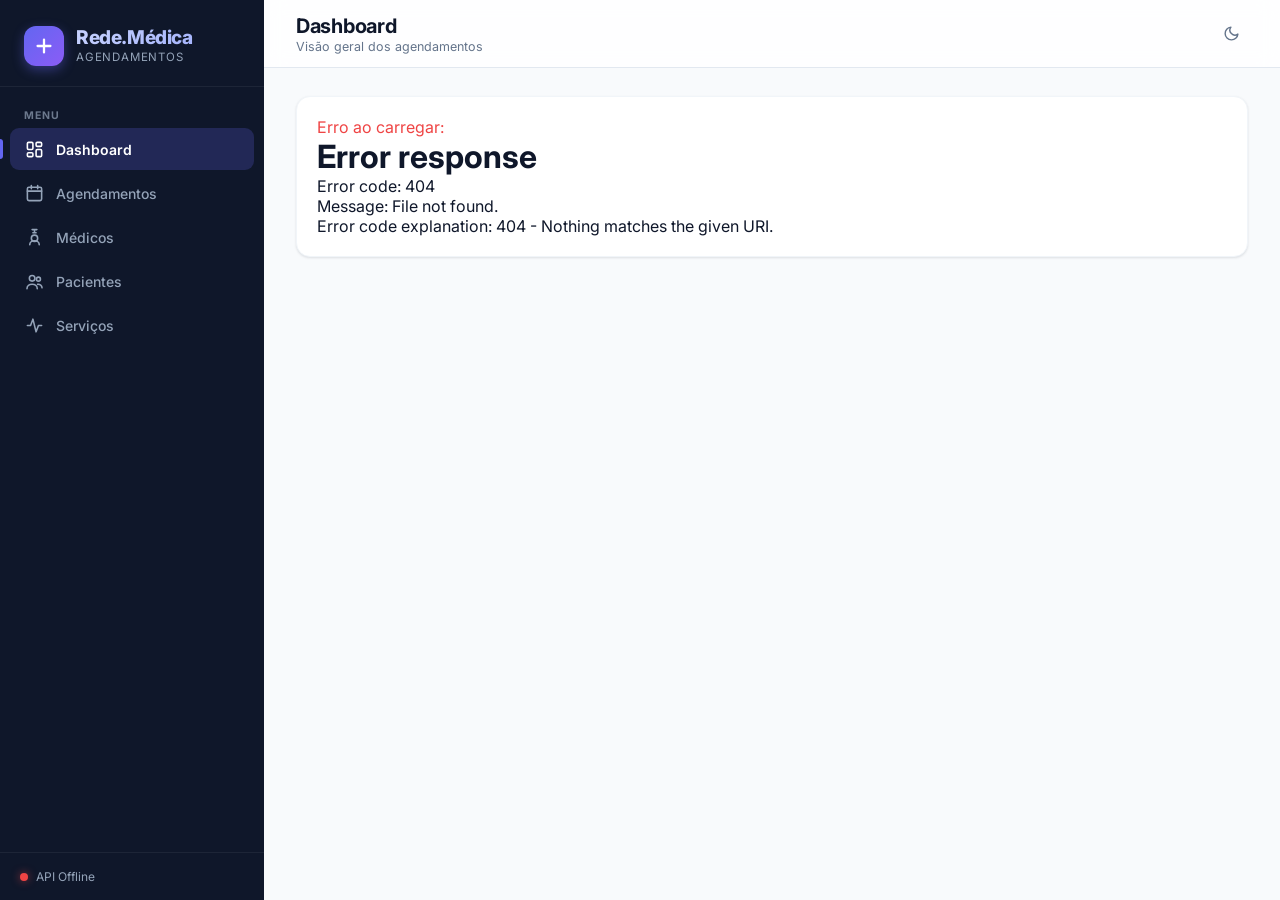
==== index.html @ d9e93405 "v0.0.4.1" ====
<!DOCTYPE html>
<html lang="pt-BR">
<head>
  <meta charset="UTF-8">
  <meta name="viewport" content="width=device-width, initial-scale=1.0">
  <meta name="theme-color" content="#0f172a">
  <title>Rede.Médica - Agendamentos</title>
  <link rel="icon" href="data:image/svg+xml,%3Csvg xmlns='http://www.w3.org/2000/svg' viewBox='0 0 32 32'%3E%3Crect width='32' height='32' rx='8' fill='%236366f1'/%3E%3Cpath d='M16 9v14M9 16h14' stroke='white' stroke-width='3.5' stroke-linecap='round'/%3E%3C/svg%3E">
  <link rel="preconnect" href="https://fonts.googleapis.com">
  <link rel="preconnect" href="https://fonts.gstatic.com" crossorigin>
  <link href="https://fonts.googleapis.com/css2?family=Inter:wght@400;500;600;700;800&display=swap" rel="stylesheet">
  <link rel="stylesheet" href="css/style.css">
</head>
<body>
  <div class="mobile-header">
    <button class="hamburger" onclick="toggleSidebar()" aria-label="Abrir menu">
      <svg viewBox="0 0 24 24" fill="none" stroke="currentColor" stroke-width="2" stroke-linecap="round"><path d="M3 6h18M3 12h18M3 18h18"/></svg>
    </button>
    <span class="mobile-title">Rede.Médica</span>
    <button class="btn btn-sm btn-primary mobile-btn-novo" onclick="abrirModal()" aria-label="Novo registro">
      <svg viewBox="0 0 24 24" fill="none" stroke="currentColor" stroke-width="2.5" stroke-linecap="round"><path d="M12 5v14M5 12h14"/></svg>
    </button>
  </div>

  <div class="sidebar-backdrop" onclick="toggleSidebar()"></div>

  <nav class="sidebar" id="sidebar">
    <div class="sidebar-header">
      <div class="brand-mark">
        <svg viewBox="0 0 24 24" fill="none" stroke="currentColor" stroke-width="2.5" stroke-linecap="round"><path d="M12 5v14M5 12h14"/></svg>
      </div>
      <div class="brand-text">
        <h1>Rede.Médica</h1>
        <span class="subtitle">Agendamentos</span>
      </div>
    </div>
    <ul class="nav-list">
      <li class="nav-section-label">Menu</li>
      <li><a href="#" class="nav-item active" data-page="dashboard"><span class="icon"><svg viewBox="0 0 24 24" fill="none" stroke="currentColor" stroke-width="2" stroke-linecap="round" stroke-linejoin="round"><rect x="3" y="3" width="7" height="9" rx="1.5"/><rect x="14" y="3" width="7" height="5" rx="1.5"/><rect x="14" y="12" width="7" height="9" rx="1.5"/><rect x="3" y="16" width="7" height="5" rx="1.5"/></svg></span> <span>Dashboard</span></a></li>
      <li><a href="#" class="nav-item" data-page="agendamentos"><span class="icon"><svg viewBox="0 0 24 24" fill="none" stroke="currentColor" stroke-width="2" stroke-linecap="round" stroke-linejoin="round"><rect x="3" y="4" width="18" height="17" rx="2"/><path d="M8 2v4M16 2v4M3 9h18"/></svg></span> <span>Agendamentos</span></a></li>
      <li><a href="#" class="nav-item" data-page="medicos"><span class="icon"><svg viewBox="0 0 24 24" fill="none" stroke="currentColor" stroke-width="2" stroke-linecap="round" stroke-linejoin="round"><path d="M9 2h6M10 6h4M12 2v4"/><circle cx="12" cy="13" r="4"/><path d="M6 21c0-3 2.7-5 6-5s6 2 6 5"/></svg></span> <span>Médicos</span></a></li>
      <li><a href="#" class="nav-item" data-page="pacientes"><span class="icon"><svg viewBox="0 0 24 24" fill="none" stroke="currentColor" stroke-width="2" stroke-linecap="round" stroke-linejoin="round"><circle cx="9" cy="8" r="3.5"/><path d="M2.5 21c0-3.3 2.9-5.5 6.5-5.5s6.5 2.2 6.5 5.5"/><circle cx="17" cy="9" r="2.5"/><path d="M16 15.6c2.9-.3 5.5 1.6 5.5 4.4"/></svg></span> <span>Pacientes</span></a></li>
      <li><a href="#" class="nav-item" data-page="servicos"><span class="icon"><svg viewBox="0 0 24 24" fill="none" stroke="currentColor" stroke-width="2" stroke-linecap="round" stroke-linejoin="round"><path d="M3 12h4l3-8 4 16 3-8h4"/></svg></span> <span>Serviços</span></a></li>
    </ul>
    <div class="sidebar-footer">
      <div class="api-status" id="apiStatus">
        <span class="status-dot"></span>
        <span class="status-text">Conectando...</span>
      </div>
    </div>
  </nav>

  <main class="content">
    <header class="content-header">
      <div class="header-left">
        <h2 id="pageTitle">Dashboard</h2>
        <p class="subtitle" id="pageSubtitle">Visão geral dos agendamentos</p>
      </div>
      <div class="header-right">
        <button class="btn-icon theme-toggle" id="themeToggle" onclick="toggleTheme()" aria-label="Alternar tema"></button>
        <button class="btn btn-primary" id="btnNovo" onclick="abrirModal()">
          <svg viewBox="0 0 24 24" fill="none" stroke="currentColor" stroke-width="2.5" stroke-linecap="round"><path d="M12 5v14M5 12h14"/></svg>
          Novo
        </button>
      </div>
    </header>

    <div class="page-content" id="pageContent">
    </div>
  </main>

  <div class="modal-overlay" id="modalOverlay" onclick="fecharModal()">
    <div class="modal" onclick="event.stopPropagation()">
      <div class="modal-header">
        <h3 id="modalTitle">Novo Registro</h3>
        <button class="modal-close" onclick="fecharModal()" aria-label="Fechar">
          <svg viewBox="0 0 24 24" fill="none" stroke="currentColor" stroke-width="2" stroke-linecap="round"><path d="M18 6 6 18M6 6l12 12"/></svg>
        </button>
      </div>
      <div class="modal-body" id="modalBody">
      </div>
      <div class="modal-footer">
        <button class="btn btn-secondary" onclick="fecharModal()">Cancelar</button>
        <button class="btn btn-primary" id="btnSalvar" onclick="salvarRegistro()">Salvar</button>
      </div>
    </div>
  </div>

  <div class="toast" id="toast"></div>

  <script src="js/api.js"></script>
  <script src="js/app.js"></script>
</body>
</html>
---- css/style.css ----
*,
*::before,
*::after { box-sizing: border-box; margin: 0; padding: 0; }

:root {
  --primary: #6366f1;
  --primary-hover: #4f46e5;
  --primary-light: #eef2ff;
  --primary-bg: rgba(99, 102, 241, 0.08);

  --success: #10b981;
  --success-bg: #ecfdf5;
  --warning: #f59e0b;
  --warning-bg: #fffbeb;
  --danger: #ef4444;
  --danger-bg: #fef2f2;
  --info: #0284c7;
  --info-bg: #e0f2fe;

  --bg: #f8fafc;
  --surface: #ffffff;
  --surface-hover: #f1f5f9;
  --border: #e2e8f0;
  --border-light: #f1f5f9;

  --text: #0f172a;
  --text-secondary: #64748b;
  --text-tertiary: #94a3b8;

  --sidebar-bg: #0f172a;
  --sidebar-text: #94a3b8;
  --sidebar-hover: rgba(255, 255, 255, 0.06);
  --sidebar-active: rgba(99, 102, 241, 0.22);
  --sidebar-border: rgba(255, 255, 255, 0.06);

  --header-bg: rgba(255, 255, 255, 0.82);

  --shadow-sm: 0 1px 2px rgba(15, 23, 42, 0.06);
  --shadow: 0 1px 3px rgba(15, 23, 42, 0.08), 0 1px 2px rgba(15, 23, 42, 0.04);
  --shadow-md: 0 6px 14px -4px rgba(15, 23, 42, 0.14), 0 2px 6px -2px rgba(15, 23, 42, 0.08);
  --shadow-lg: 0 20px 40px -12px rgba(15, 23, 42, 0.25);

  --radius: 14px;
  --radius-sm: 9px;
  --radius-lg: 18px;
  --radius-full: 999px;

  --header-h: 68px;
  --sidebar-w: 264px;
  --mobile-header-h: 56px;
}

:root[data-theme='dark'] {
  --primary-light: rgba(99, 102, 241, 0.18);
  --primary-bg: rgba(99, 102, 241, 0.12);

  --success-bg: rgba(16, 185, 129, 0.14);
  --warning-bg: rgba(245, 158, 11, 0.14);
  --danger-bg: rgba(239, 68, 68, 0.14);
  --info-bg: rgba(2, 132, 199, 0.16);

  --bg: #0b1220;
  --surface: #111a2c;
  --surface-hover: #1a2940;
  --border: #24344f;
  --border-light: #1b2942;

  --text: #e6edf7;
  --text-secondary: #94a3b8;
  --text-tertiary: #64748b;

  --sidebar-bg: #080d18;
  --sidebar-text: #8aa0be;
  --sidebar-hover: rgba(255, 255, 255, 0.06);
  --sidebar-active: rgba(99, 102, 241, 0.28);
  --sidebar-border: rgba(255, 255, 255, 0.07);

  --header-bg: rgba(17, 26, 44, 0.82);

  --shadow-sm: 0 1px 2px rgba(0, 0, 0, 0.4);
  --shadow: 0 1px 3px rgba(0, 0, 0, 0.5);
  --shadow-md: 0 6px 14px -4px rgba(0, 0, 0, 0.6);
  --shadow-lg: 0 20px 40px -12px rgba(0, 0, 0, 0.7);
}

html,
body {
  height: 100%;
  font-family: 'Inter', -apple-system, BlinkMacSystemFont, 'Segoe UI', Roboto, sans-serif;
  background: var(--bg);
  color: var(--text);
  -webkit-font-smoothing: antialiased;
  -moz-osx-font-smoothing: grayscale;
}

::selection { background: var(--primary); color: #fff; }

/* ============ SCROLLBAR ============ */
::-webkit-scrollbar { width: 10px; height: 10px; }
::-webkit-scrollbar-track { background: transparent; }
::-webkit-scrollbar-thumb { background: var(--border); border-radius: 999px; border: 2px solid var(--bg); }
::-webkit-scrollbar-thumb:hover { background: var(--text-tertiary); }

/* ============ MOBILE HEADER ============ */
.mobile-header {
  display: none;
  position: fixed;
  top: 0; left: 0; right: 0;
  height: var(--mobile-header-h);
  background: var(--sidebar-bg);
  color: #fff;
  align-items: center;
  justify-content: space-between;
  padding: 0 12px;
  z-index: 110;
}

.hamburger {
  background: none;
  border: none;
  cursor: pointer;
  padding: 10px;
  display: flex;
  flex-direction: column;
  gap: 4px;
  color: #fff;
}

.hamburger svg { width: 22px; height: 22px; }

.mobile-title {
  font-size: 16px;
  font-weight: 700;
  letter-spacing: -.3px;
}

.mobile-btn-novo {
  width: 38px;
  height: 38px;
  padding: 0;
  display: flex;
  align-items: center;
  justify-content: center;
  border-radius: var(--radius-sm);
}

.mobile-btn-novo svg { width: 20px; height: 20px; }

/* ============ SIDEBAR ============ */
.sidebar-backdrop { display: none; }

.sidebar {
  position: fixed;
  left: 0; top: 0; bottom: 0;
  width: var(--sidebar-w);
  background: var(--sidebar-bg);
  color: #fff;
  display: flex;
  flex-direction: column;
  z-index: 100;
}

.sidebar-header {
  padding: 26px 24px 20px;
  border-bottom: 1px solid var(--sidebar-border);
  display: flex;
  align-items: center;
  gap: 12px;
}

.brand-mark {
  width: 40px;
  height: 40px;
  border-radius: 12px;
  background: linear-gradient(135deg, #6366f1, #8b5cf6);
  display: flex;
  align-items: center;
  justify-content: center;
  flex-shrink: 0;
  box-shadow: 0 4px 12px rgba(99, 102, 241, .4);
}

.brand-mark svg { width: 22px; height: 22px; color: #fff; }

.sidebar-header .brand-text { min-width: 0; }

.sidebar-header h1 {
  font-size: 19px;
  font-weight: 800;
  letter-spacing: -.4px;
  line-height: 1.1;
  background: linear-gradient(135deg, #c7d2fe, #a5b4fc);
  -webkit-background-clip: text;
  -webkit-text-fill-color: transparent;
  background-clip: text;
}

.sidebar-header .subtitle {
  font-size: 11.5px;
  color: var(--sidebar-text);
  margin-top: 2px;
  display: block;
  text-transform: uppercase;
  letter-spacing: .8px;
}

.nav-list {
  list-style: none;
  padding: 14px 10px;
  flex: 1;
}

.nav-section-label {
  padding: 8px 14px 6px;
  font-size: 10.5px;
  font-weight: 700;
  text-transform: uppercase;
  letter-spacing: 1px;
  color: var(--sidebar-text);
  opacity: .7;
}

.nav-item {
  display: flex;
  align-items: center;
  gap: 12px;
  padding: 11px 14px;
  margin-bottom: 2px;
  color: var(--sidebar-text);
  text-decoration: none;
  font-size: 14px;
  font-weight: 500;
  border-radius: var(--radius-sm);
  transition: all .15s;
  position: relative;
}

.nav-item:hover {
  background: var(--sidebar-hover);
  color: #fff;
}

.nav-item.active {
  background: var(--sidebar-active);
  color: #fff;
  font-weight: 600;
}

.nav-item.active::before {
  content: '';
  position: absolute;
  left: -10px;
  top: 50%;
  transform: translateY(-50%);
  height: 20px;
  width: 3px;
  border-radius: 0 3px 3px 0;
  background: var(--primary);
}

.nav-item .icon {
  width: 20px;
  height: 20px;
  display: flex;
  align-items: center;
  justify-content: center;
  flex-shrink: 0;
}

.nav-item .icon svg { width: 19px; height: 19px; }

.sidebar-footer {
  padding: 16px 20px;
  border-top: 1px solid var(--sidebar-border);
}

.api-status {
  display: flex;
  align-items: center;
  gap: 8px;
  font-size: 12px;
  color: var(--sidebar-text);
}

.status-dot {
  width: 8px;
  height: 8px;
  border-radius: 50%;
  background: var(--text-tertiary);
  flex-shrink: 0;
  transition: background .3s;
}

.status-dot.online { background: var(--success); box-shadow: 0 0 8px rgba(16, 185, 129, .6); animation: pulse 2s infinite; }
.status-dot.offline { background: var(--danger); box-shadow: 0 0 8px rgba(239, 68, 68, .6); }

@keyframes pulse {
  0%, 100% { box-shadow: 0 0 0 0 rgba(16, 185, 129, .5); }
  50% { box-shadow: 0 0 0 5px rgba(16, 185, 129, 0); }
}

/* ============ CONTENT ============ */
.content {
  margin-left: var(--sidebar-w);
  min-height: 100vh;
}

.content-header {
  display: flex;
  align-items: center;
  justify-content: space-between;
  gap: 16px;
  padding: 16px 32px;
  background: var(--header-bg);
  backdrop-filter: blur(10px);
  -webkit-backdrop-filter: blur(10px);
  border-bottom: 1px solid var(--border);
  position: sticky;
  top: 0;
  z-index: 50;
  height: var(--header-h);
}

.header-left h2 {
  font-size: 20px;
  font-weight: 700;
  letter-spacing: -.3px;
}

.header-left .subtitle {
  font-size: 12.5px;
  color: var(--text-secondary);
  margin-top: 1px;
}

.header-right {
  display: flex;
  align-items: center;
  gap: 10px;
}

.theme-toggle svg { width: 18px; height: 18px; }

.page-content {
  padding: 28px 32px 48px;
}

.page-content > * { animation: fadeUp .28s ease both; }

@keyframes fadeUp {
  from { opacity: 0; transform: translateY(6px); }
  to { opacity: 1; transform: translateY(0); }
}

/* ============ BUTTONS ============ */
.btn {
  display: inline-flex;
  align-items: center;
  justify-content: center;
  gap: 7px;
  padding: 9px 18px;
  border: none;
  border-radius: var(--radius-sm);
  font-size: 14px;
  font-weight: 600;
  font-family: inherit;
  cursor: pointer;
  transition: all .15s;
  text-decoration: none;
  line-height: 1;
  white-space: nowrap;
}

.btn svg { width: 16px; height: 16px; }

.btn-primary {
  background: var(--primary);
  color: #fff;
  box-shadow: 0 2px 6px rgba(99, 102, 241, .3);
}

.btn-primary:hover {
  background: var(--primary-hover);
  box-shadow: var(--shadow-md);
  transform: translateY(-1px);
}

.btn-secondary {
  background: var(--surface);
  color: var(--text);
  border: 1px solid var(--border);
}

.btn-secondary:hover {
  background: var(--surface-hover);
}

.btn-danger {
  background: var(--danger);
  color: #fff;
}

.btn-danger:hover { background: #dc2626; }

.btn-sm {
  padding: 7px 12px;
  font-size: 12.5px;
  border-radius: 8px;
}

.btn-icon {
  padding: 8px;
  background: none;
  border: none;
  cursor: pointer;
  border-radius: var(--radius-sm);
  color: var(--text-secondary);
  transition: all .15s;
  display: inline-flex;
  align-items: center;
  justify-content: center;
}

.btn-icon svg { width: 17px; height: 17px; }

.btn-icon:hover {
  background: var(--surface-hover);
  color: var(--text);
}

.btn-icon.danger:hover {
  background: var(--danger-bg);
  color: var(--danger);
}

button:focus-visible,
a:focus-visible,
input:focus-visible,
select:focus-visible,
textarea:focus-visible {
  outline: 2px solid var(--primary);
  outline-offset: 2px;
}

/* ============ CARDS ============ */
.card {
  background: var(--surface);
  border-radius: var(--radius);
  box-shadow: var(--shadow);
  margin-bottom: 20px;
  overflow: hidden;
  border: 1px solid var(--border-light);
}

.card-header {
  padding: 16px 20px;
  border-bottom: 1px solid var(--border-light);
  font-weight: 600;
  font-size: 15px;
  color: var(--text);
}

.card-body { padding: 20px; }

/* ============ STATS GRID ============ */
.stats-grid {
  display: grid;
  grid-template-columns: repeat(auto-fit, minmax(210px, 1fr));
  gap: 18px;
  margin-bottom: 28px;
}

.stat-card {
  background: var(--surface);
  border-radius: var(--radius);
  box-shadow: var(--shadow);
  padding: 20px;
  display: flex;
  flex-direction: column;
  gap: 4px;
  border: 1px solid var(--border-light);
  transition: all .18s;
  position: relative;
  overflow: hidden;
}

.stat-card:hover {
  box-shadow: var(--shadow-md);
  transform: translateY(-2px);
}

.stat-icon {
  width: 40px;
  height: 40px;
  border-radius: 11px;
  display: flex;
  align-items: center;
  justify-content: center;
  margin-bottom: 14px;
}

.stat-icon svg { width: 20px; height: 20px; }

.stat-card .stat-value {
  font-size: 28px;
  font-weight: 800;
  color: var(--text);
  letter-spacing: -1px;
  line-height: 1;
}

.stat-card .stat-label {
  font-size: 13px;
  font-weight: 500;
  color: var(--text-secondary);
}

.stat-card .stat-trend {
  font-size: 12px;
  color: var(--text-tertiary);
  margin-top: 2px;
}

.t-indigo { background: var(--primary-light); color: var(--primary); }
.t-amber { background: var(--warning-bg); color: #d97706; }
.t-green { background: var(--success-bg); color: var(--success); }
.t-sky { background: var(--info-bg); color: var(--info); }
.t-violet { background: rgba(139, 92, 246, .14); color: #8b5cf6; }
.t-emerald { background: rgba(13, 148, 136, .14); color: #0d9488; }

[data-theme='dark'] .t-indigo { background: rgba(99, 102, 241, .22); }
[data-theme='dark'] .t-amber { background: rgba(245, 158, 11, .18); color: #fbbf24; }
[data-theme='dark'] .t-green { background: rgba(16, 185, 129, .18); }
[data-theme='dark'] .t-sky { background: rgba(2, 132, 199, .22); color: #38bdf8; }
[data-theme='dark'] .t-violet { background: rgba(139, 92, 246, .22); }
[data-theme='dark'] .t-emerald { background: rgba(13, 148, 136, .22); }

/* ============ TABLE ============ */
.table-wrapper {
  overflow-x: auto;
  -webkit-overflow-scrolling: touch;
}

table {
  width: 100%;
  border-collapse: separate;
  border-spacing: 0;
  min-width: 640px;
}

thead th {
  text-align: left;
  padding: 12px 16px;
  font-size: 11px;
  font-weight: 700;
  color: var(--text-secondary);
  text-transform: uppercase;
  letter-spacing: .6px;
  border-bottom: 1px solid var(--border);
  background: var(--surface);
  position: sticky;
  top: 0;
  white-space: nowrap;
}

tbody td {
  padding: 13px 16px;
  font-size: 13.5px;
  border-bottom: 1px solid var(--border-light);
  color: var(--text);
  vertical-align: middle;
}

tbody tr {
  transition: background .12s;
}

tbody tr:hover {
  background: var(--primary-bg);
}

tbody tr:last-child td { border-bottom: none; }

/* ============ BADGE ============ */
.badge {
  display: inline-flex;
  align-items: center;
  gap: 5px;
  padding: 4px 11px;
  border-radius: var(--radius-full);
  font-size: 11.5px;
  font-weight: 600;
  letter-spacing: .2px;
  text-transform: uppercase;
}

.badge-pendente { background: var(--warning-bg); color: #d97706; }
.badge-confirmado { background: var(--primary-light); color: var(--primary); }
.badge-cancelado { background: var(--danger-bg); color: var(--danger); }
.badge-realizado { background: var(--success-bg); color: var(--success); }

[data-theme='dark'] .badge-pendente { color: #fbbf24; }
[data-theme='dark'] .badge-cancelado { color: #f87171; }

/* ============ ACTIONS ============ */
.actions-cell {
  display: flex;
  gap: 4px;
  white-space: nowrap;
}

/* ============ FORM ============ */
.form-group {
  margin-bottom: 18px;
}

.form-group label {
  display: block;
  font-size: 13px;
  font-weight: 600;
  color: var(--text);
  margin-bottom: 6px;
}

.form-group label .req { color: var(--danger); }

.form-group input,
.form-group select,
.form-group textarea {
  width: 100%;
  padding: 10px 13px;
  border: 1.5px solid var(--border);
  border-radius: var(--radius-sm);
  font-size: 14px;
  transition: all .15s;
  background: var(--surface);
  color: var(--text);
  font-family: inherit;
}

.form-group input::placeholder,
.form-group textarea::placeholder { color: var(--text-tertiary); }

.form-group input:focus,
.form-group select:focus,
.form-group textarea:focus {
  outline: none;
  border-color: var(--primary);
  box-shadow: 0 0 0 3px var(--primary-light);
}

.form-group textarea {
  min-height: 82px;
  resize: vertical;
}

.form-row {
  display: grid;
  grid-template-columns: 1fr 1fr;
  gap: 16px;
}

/* ============ SEARCH ============ */
.search-bar {
  margin-bottom: 18px;
  position: relative;
  max-width: 380px;
}

.search-bar input {
  width: 100%;
  padding: 10px 14px 10px 40px;
  border: 1.5px solid var(--border);
  border-radius: var(--radius-sm);
  font-size: 14px;
  background: var(--surface);
  color: var(--text);
  font-family: inherit;
  transition: all .15s;
}

.search-bar input:focus {
  outline: none;
  border-color: var(--primary);
  box-shadow: 0 0 0 3px var(--primary-light);
}

.search-icon {
  position: absolute;
  left: 13px;
  top: 50%;
  transform: translateY(-50%);
  color: var(--text-tertiary);
  pointer-events: none;
  display: flex;
}

.search-icon svg { width: 16px; height: 16px; }

/* ============ MODAL ============ */
.modal-overlay {
  position: fixed;
  inset: 0;
  background: rgba(2, 6, 23, .6);
  display: none;
  align-items: center;
  justify-content: center;
  z-index: 200;
  backdrop-filter: blur(4px);
  -webkit-backdrop-filter: blur(4px);
  padding: 16px;
}

.modal-overlay.open { display: flex; }

.modal {
  background: var(--surface);
  border-radius: var(--radius-lg);
  width: 100%;
  max-width: 560px;
  max-height: 90vh;
  overflow-y: auto;
  box-shadow: var(--shadow-lg);
  animation: fadeUp .2s ease both;
}

.modal-header {
  display: flex;
  align-items: center;
  justify-content: space-between;
  padding: 24px 28px 0;
}

.modal-header h3 {
  font-size: 18px;
  font-weight: 700;
}

.modal-close {
  background: none;
  border: none;
  cursor: pointer;
  padding: 6px;
  border-radius: var(--radius-sm);
  color: var(--text-tertiary);
  transition: all .15s;
  display: inline-flex;
}

.modal-close svg { width: 20px; height: 20px; }

.modal-close:hover {
  background: var(--surface-hover);
  color: var(--text);
}

.modal-body { padding: 22px 28px; }

.modal-footer {
  display: flex;
  justify-content: flex-end;
  gap: 8px;
  padding: 16px 28px;
  border-top: 1px solid var(--border-light);
}

/* ============ EMPTY STATE ============ */
.empty-state {
  text-align: center;
  padding: 56px 20px;
  color: var(--text-tertiary);
  display: flex;
  flex-direction: column;
  align-items: center;
  gap: 6px;
}

.empty-state .empty-icon {
  width: 64px;
  height: 64px;
  border-radius: 20px;
  background: var(--primary-bg);
  color: var(--primary);
  display: flex;
  align-items: center;
  justify-content: center;
  margin-bottom: 10px;
}

.empty-state .empty-icon svg { width: 30px; height: 30px; }

.empty-state p { font-size: 15px; font-weight: 500; }
.empty-state span { font-size: 13px; }

/* ============ TOAST ============ */
.toast {
  position: fixed;
  bottom: 24px;
  right: 24px;
  padding: 13px 20px;
  background: var(--text);
  color: var(--bg);
  border-radius: var(--radius-sm);
  font-size: 14px;
  font-weight: 500;
  box-shadow: var(--shadow-lg);
  z-index: 300;
  transform: translateY(140px);
  opacity: 0;
  transition: transform .35s cubic-bezier(.22, 1, .36, 1), opacity .3s;
}

.toast.show {
  transform: translateY(0);
  opacity: 1;
}

.toast.success { background: var(--success); color: #fff; }
.toast.error { background: var(--danger); color: #fff; }

/* ============ SKELETON ============ */
.skeleton-wrap { display: grid; gap: 18px; }

.skeleton {
  position: relative;
  overflow: hidden;
  background: var(--surface-hover);
  border-radius: var(--radius);
}

.skeleton::after {
  content: '';
  position: absolute;
  inset: 0;
  transform: translateX(-100%);
  background: linear-gradient(90deg, transparent, rgba(255, 255, 255, .35), transparent);
  animation: shimmer 1.4s infinite;
}

[data-theme='dark'] .skeleton::after {
  background: linear-gradient(90deg, transparent, rgba(255, 255, 255, .06), transparent);
}

.skeleton-card { height: 130px; }
.skeleton-rows { height: 240px; }

@keyframes shimmer {
  100% { transform: translateX(100%); }
}

/* ============ RESPONSIVE ============ */
@media (max-width: 1023px) {
  .stats-grid { grid-template-columns: repeat(auto-fit, minmax(170px, 1fr)); }
}

@media (max-width: 767px) {
  .mobile-header { display: flex; }

  .sidebar-backdrop {
    display: block;
    position: fixed;
    inset: 0;
    background: rgba(2, 6, 23, .55);
    z-index: 99;
    opacity: 0;
    visibility: hidden;
    transition: all .3s;
  }

  .sidebar-backdrop.open {
    opacity: 1;
    visibility: visible;
  }

  .sidebar {
    left: -288px;
    width: 288px;
    top: 0;
    bottom: 0;
    padding-top: var(--mobile-header-h);
    transition: left .3s cubic-bezier(.22, 1, .36, 1);
    z-index: 105;
    box-shadow: var(--shadow-lg);
  }

  .sidebar.open { left: 0; }

  .sidebar-header { padding: 18px 20px 16px; }
  .sidebar-header h1 { font-size: 18px; }
  .nav-list { padding: 10px; }

  .content {
    margin-left: 0;
    padding-top: var(--mobile-header-h);
  }

  .content-header {
    padding: 12px 16px;
    height: auto;
    min-height: 56px;
  }

  .content-header h2 { font-size: 17px; }
  .content-header .subtitle { font-size: 12px; }

  .page-content { padding: 16px; }

  .stats-grid { grid-template-columns: 1fr 1fr; gap: 12px; }
  .stat-card { padding: 16px; }
  .stat-card .stat-value { font-size: 22px; }
  .stat-icon { width: 34px; height: 34px; margin-bottom: 10px; }
  .stat-icon svg { width: 17px; height: 17px; }

  .form-row { grid-template-columns: 1fr; }

  .modal {
    margin: 0;
    max-width: 100%;
    max-height: 88vh;
    border-radius: var(--radius);
  }

  .modal-header { padding: 20px 20px 0; }
  .modal-body { padding: 16px 20px; }
  .modal-footer { padding: 14px 20px; }

  .search-bar { max-width: 100%; }

  .toast {
    left: 16px;
    right: 16px;
    bottom: 16px;
    text-align: center;
  }

  .theme-toggle { display: none; }
}

@media (max-width: 480px) {
  .stats-grid { grid-template-columns: 1fr 1fr; gap: 10px; }
  .stat-card { padding: 14px; }
  .stat-card .stat-value { font-size: 20px; }
  .page-content { padding: 12px; }
}
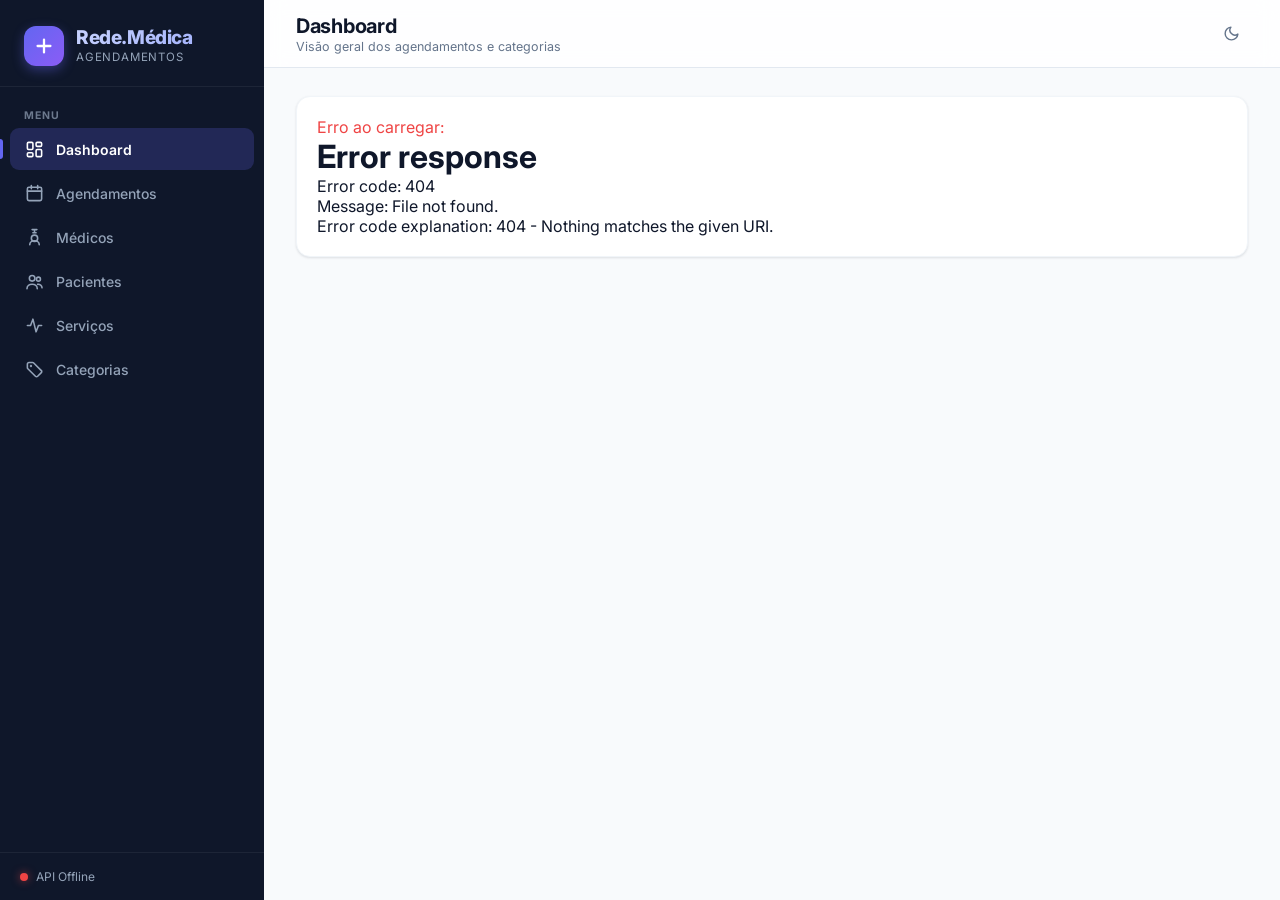
==== commit 25c71803: "v0.0.5" ====
--- a/index.html
+++ b/index.html
@@ -41,6 +41,7 @@
       <li><a href="#" class="nav-item" data-page="medicos"><span class="icon"><svg viewBox="0 0 24 24" fill="none" stroke="currentColor" stroke-width="2" stroke-linecap="round" stroke-linejoin="round"><path d="M9 2h6M10 6h4M12 2v4"/><circle cx="12" cy="13" r="4"/><path d="M6 21c0-3 2.7-5 6-5s6 2 6 5"/></svg></span> <span>Médicos</span></a></li>
       <li><a href="#" class="nav-item" data-page="pacientes"><span class="icon"><svg viewBox="0 0 24 24" fill="none" stroke="currentColor" stroke-width="2" stroke-linecap="round" stroke-linejoin="round"><circle cx="9" cy="8" r="3.5"/><path d="M2.5 21c0-3.3 2.9-5.5 6.5-5.5s6.5 2.2 6.5 5.5"/><circle cx="17" cy="9" r="2.5"/><path d="M16 15.6c2.9-.3 5.5 1.6 5.5 4.4"/></svg></span> <span>Pacientes</span></a></li>
       <li><a href="#" class="nav-item" data-page="servicos"><span class="icon"><svg viewBox="0 0 24 24" fill="none" stroke="currentColor" stroke-width="2" stroke-linecap="round" stroke-linejoin="round"><path d="M3 12h4l3-8 4 16 3-8h4"/></svg></span> <span>Serviços</span></a></li>
+      <li><a href="#" class="nav-item" data-page="categorias"><span class="icon"><svg viewBox="0 0 24 24" fill="none" stroke="currentColor" stroke-width="2" stroke-linecap="round" stroke-linejoin="round"><path d="M20.59 13.41 11 3.83A2 2 0 0 0 9.59 3.24H5a2 2 0 0 0-2 2v4.59A2 2 0 0 0 3.59 11l9.58 9.59a2 2 0 0 0 2.83 0l4.59-4.59a2 2 0 0 0 0-2.83Z"/><circle cx="7.5" cy="7.5" r=".5" fill="currentColor"/></svg></span> <span>Categorias</span></a></li>
     </ul>
     <div class="sidebar-footer">
       <div class="api-status" id="apiStatus">
--- a/css/style.css
+++ b/css/style.css
@@ -527,6 +527,7 @@
 .t-sky { background: var(--info-bg); color: var(--info); }
 .t-violet { background: rgba(139, 92, 246, .14); color: #8b5cf6; }
 .t-emerald { background: rgba(13, 148, 136, .14); color: #0d9488; }
+.t-rose { background: rgba(244, 63, 94, .14); color: #f43f5e; }
 
 [data-theme='dark'] .t-indigo { background: rgba(99, 102, 241, .22); }
 [data-theme='dark'] .t-amber { background: rgba(245, 158, 11, .18); color: #fbbf24; }
@@ -534,6 +535,7 @@
 [data-theme='dark'] .t-sky { background: rgba(2, 132, 199, .22); color: #38bdf8; }
 [data-theme='dark'] .t-violet { background: rgba(139, 92, 246, .22); }
 [data-theme='dark'] .t-emerald { background: rgba(13, 148, 136, .22); }
+[data-theme='dark'] .t-rose { background: rgba(244, 63, 94, .22); color: #fb7185; }
 
 /* ============ TABLE ============ */
 .table-wrapper {
@@ -607,6 +609,137 @@
   display: flex;
   gap: 4px;
   white-space: nowrap;
+}
+
+/* ============ CATEGORY PANEL ============ */
+.category-grid {
+  display: grid;
+  grid-template-columns: repeat(auto-fill, minmax(250px, 1fr));
+  gap: 14px;
+}
+
+.category-card {
+  display: flex;
+  align-items: flex-start;
+  gap: 12px;
+  padding: 16px;
+  background: var(--surface);
+  border: 1px solid var(--border-light);
+  border-radius: var(--radius-sm);
+  cursor: pointer;
+  text-align: left;
+  font-family: inherit;
+  color: var(--text);
+  transition: all .15s;
+  width: 100%;
+}
+
+.category-card:hover {
+  border-color: var(--primary);
+  box-shadow: var(--shadow-md);
+  transform: translateY(-2px);
+}
+
+.category-icon {
+  width: 38px;
+  height: 38px;
+  border-radius: 10px;
+  background: var(--primary-bg);
+  color: var(--primary);
+  display: flex;
+  align-items: center;
+  justify-content: center;
+  flex-shrink: 0;
+}
+
+.category-icon svg { width: 19px; height: 19px; }
+
+.category-info { flex: 1; min-width: 0; }
+.category-name { font-weight: 700; font-size: 14px; margin-bottom: 2px; }
+.category-desc { font-size: 12.5px; color: var(--text-secondary); line-height: 1.4; }
+
+.category-count {
+  display: flex;
+  flex-direction: column;
+  align-items: flex-end;
+  gap: 2px;
+  font-size: 11.5px;
+  color: var(--text-secondary);
+  flex-shrink: 0;
+  text-transform: lowercase;
+}
+
+.category-count strong { font-size: 18px; color: var(--text); line-height: 1; }
+
+/* ============ CONTACT ============ */
+.contact-group { display: flex; gap: 6px; }
+
+.contact-chip {
+  display: inline-flex;
+  align-items: center;
+  justify-content: center;
+  width: 32px;
+  height: 32px;
+  border-radius: 9px;
+  background: var(--surface-hover);
+  color: var(--text-secondary);
+  transition: all .15s;
+  flex-shrink: 0;
+  text-decoration: none;
+  vertical-align: middle;
+}
+
+.contact-chip svg { width: 16px; height: 16px; }
+
+.contact-chip:hover {
+  background: var(--info-bg);
+  color: var(--info);
+  transform: translateY(-1px);
+}
+
+.contact-chip.wa:hover {
+  background: rgba(37, 211, 102, .16);
+  color: #25d366;
+}
+
+[data-theme='dark'] .contact-chip { background: var(--border); }
+
+.contact-cell { display: inline-flex; align-items: center; gap: 8px; }
+.contact-num { color: var(--text); }
+
+/* ============ TOOLBAR ============ */
+.toolbar-row {
+  display: flex;
+  align-items: center;
+  gap: 12px;
+  margin-bottom: 18px;
+  flex-wrap: wrap;
+}
+
+.toolbar-row .search-bar { margin-bottom: 0; flex: 1; min-width: 220px; max-width: 380px; }
+
+.filter-categoria select,
+.filter-categoria {
+  padding: 0;
+  border: none;
+}
+
+.filter-categoria select {
+  padding: 10px 13px;
+  border: 1.5px solid var(--border);
+  border-radius: var(--radius-sm);
+  font-size: 14px;
+  background: var(--surface);
+  color: var(--text);
+  font-family: inherit;
+  cursor: pointer;
+  transition: all .15s;
+}
+
+.filter-categoria select:focus {
+  outline: none;
+  border-color: var(--primary);
+  box-shadow: 0 0 0 3px var(--primary-light);
 }
 
 /* ============ FORM ============ */
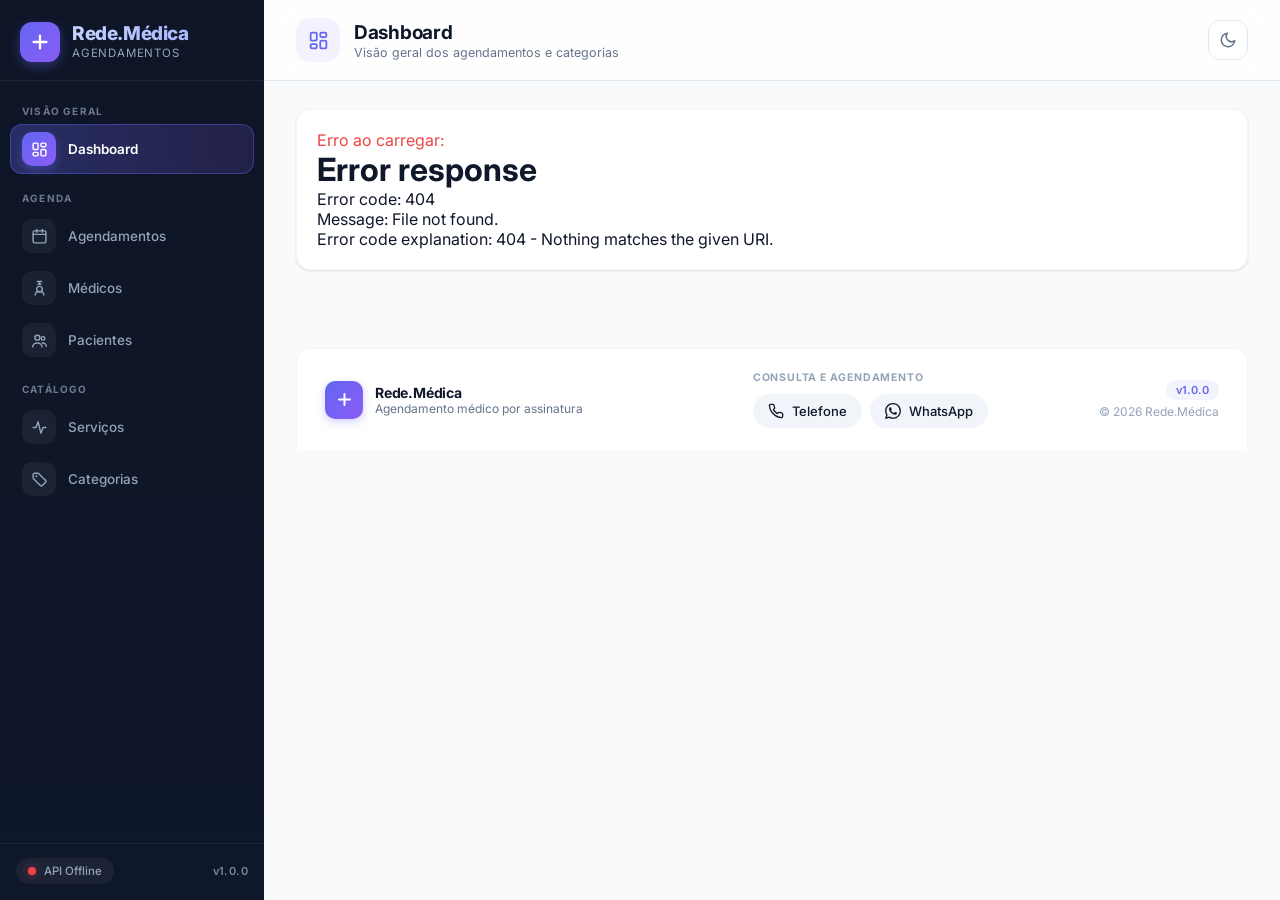
==== commit d8afffcf: "v0.0.5.1" ====
--- a/index.html
+++ b/index.html
@@ -17,9 +17,12 @@
       <svg viewBox="0 0 24 24" fill="none" stroke="currentColor" stroke-width="2" stroke-linecap="round"><path d="M3 6h18M3 12h18M3 18h18"/></svg>
     </button>
     <span class="mobile-title">Rede.Médica</span>
-    <button class="btn btn-sm btn-primary mobile-btn-novo" onclick="abrirModal()" aria-label="Novo registro">
-      <svg viewBox="0 0 24 24" fill="none" stroke="currentColor" stroke-width="2.5" stroke-linecap="round"><path d="M12 5v14M5 12h14"/></svg>
-    </button>
+    <div class="mobile-actions">
+      <button class="theme-toggle mobile-theme" onclick="toggleTheme()" aria-label="Alternar tema"></button>
+      <button class="btn btn-sm btn-primary mobile-btn-novo" id="mobileBtnNovo" onclick="abrirModal()" aria-label="Novo registro">
+        <svg viewBox="0 0 24 24" fill="none" stroke="currentColor" stroke-width="2.5" stroke-linecap="round"><path d="M12 5v14M5 12h14"/></svg>
+      </button>
+    </div>
   </div>
 
   <div class="sidebar-backdrop" onclick="toggleSidebar()"></div>
@@ -33,13 +36,18 @@
         <h1>Rede.Médica</h1>
         <span class="subtitle">Agendamentos</span>
       </div>
+      <button class="sidebar-close" onclick="toggleSidebar()" aria-label="Fechar menu">
+        <svg viewBox="0 0 24 24" fill="none" stroke="currentColor" stroke-width="2" stroke-linecap="round"><path d="M18 6 6 18M6 6l12 12"/></svg>
+      </button>
     </div>
     <ul class="nav-list">
-      <li class="nav-section-label">Menu</li>
+      <li class="nav-section-label">Visão Geral</li>
       <li><a href="#" class="nav-item active" data-page="dashboard"><span class="icon"><svg viewBox="0 0 24 24" fill="none" stroke="currentColor" stroke-width="2" stroke-linecap="round" stroke-linejoin="round"><rect x="3" y="3" width="7" height="9" rx="1.5"/><rect x="14" y="3" width="7" height="5" rx="1.5"/><rect x="14" y="12" width="7" height="9" rx="1.5"/><rect x="3" y="16" width="7" height="5" rx="1.5"/></svg></span> <span>Dashboard</span></a></li>
+      <li class="nav-section-label">Agenda</li>
       <li><a href="#" class="nav-item" data-page="agendamentos"><span class="icon"><svg viewBox="0 0 24 24" fill="none" stroke="currentColor" stroke-width="2" stroke-linecap="round" stroke-linejoin="round"><rect x="3" y="4" width="18" height="17" rx="2"/><path d="M8 2v4M16 2v4M3 9h18"/></svg></span> <span>Agendamentos</span></a></li>
       <li><a href="#" class="nav-item" data-page="medicos"><span class="icon"><svg viewBox="0 0 24 24" fill="none" stroke="currentColor" stroke-width="2" stroke-linecap="round" stroke-linejoin="round"><path d="M9 2h6M10 6h4M12 2v4"/><circle cx="12" cy="13" r="4"/><path d="M6 21c0-3 2.7-5 6-5s6 2 6 5"/></svg></span> <span>Médicos</span></a></li>
       <li><a href="#" class="nav-item" data-page="pacientes"><span class="icon"><svg viewBox="0 0 24 24" fill="none" stroke="currentColor" stroke-width="2" stroke-linecap="round" stroke-linejoin="round"><circle cx="9" cy="8" r="3.5"/><path d="M2.5 21c0-3.3 2.9-5.5 6.5-5.5s6.5 2.2 6.5 5.5"/><circle cx="17" cy="9" r="2.5"/><path d="M16 15.6c2.9-.3 5.5 1.6 5.5 4.4"/></svg></span> <span>Pacientes</span></a></li>
+      <li class="nav-section-label">Catálogo</li>
       <li><a href="#" class="nav-item" data-page="servicos"><span class="icon"><svg viewBox="0 0 24 24" fill="none" stroke="currentColor" stroke-width="2" stroke-linecap="round" stroke-linejoin="round"><path d="M3 12h4l3-8 4 16 3-8h4"/></svg></span> <span>Serviços</span></a></li>
       <li><a href="#" class="nav-item" data-page="categorias"><span class="icon"><svg viewBox="0 0 24 24" fill="none" stroke="currentColor" stroke-width="2" stroke-linecap="round" stroke-linejoin="round"><path d="M20.59 13.41 11 3.83A2 2 0 0 0 9.59 3.24H5a2 2 0 0 0-2 2v4.59A2 2 0 0 0 3.59 11l9.58 9.59a2 2 0 0 0 2.83 0l4.59-4.59a2 2 0 0 0 0-2.83Z"/><circle cx="7.5" cy="7.5" r=".5" fill="currentColor"/></svg></span> <span>Categorias</span></a></li>
     </ul>
@@ -48,17 +56,21 @@
         <span class="status-dot"></span>
         <span class="status-text">Conectando...</span>
       </div>
+      <span class="sidebar-meta">v1.0.0</span>
     </div>
   </nav>
 
   <main class="content">
     <header class="content-header">
       <div class="header-left">
-        <h2 id="pageTitle">Dashboard</h2>
-        <p class="subtitle" id="pageSubtitle">Visão geral dos agendamentos</p>
+        <div class="page-icon" id="pageIcon"></div>
+        <div class="header-titles">
+          <h2 id="pageTitle">Dashboard</h2>
+          <p class="subtitle" id="pageSubtitle">Visão geral dos agendamentos</p>
+        </div>
       </div>
       <div class="header-right">
-        <button class="btn-icon theme-toggle" id="themeToggle" onclick="toggleTheme()" aria-label="Alternar tema"></button>
+        <button class="theme-toggle desktop-theme" onclick="toggleTheme()" aria-label="Alternar tema"></button>
         <button class="btn btn-primary" id="btnNovo" onclick="abrirModal()">
           <svg viewBox="0 0 24 24" fill="none" stroke="currentColor" stroke-width="2.5" stroke-linecap="round"><path d="M12 5v14M5 12h14"/></svg>
           Novo
@@ -68,6 +80,33 @@
 
     <div class="page-content" id="pageContent">
     </div>
+
+    <footer class="page-footer">
+      <div class="footer-brand">
+        <div class="brand-mark">
+          <svg viewBox="0 0 24 24" fill="none" stroke="currentColor" stroke-width="2.5" stroke-linecap="round"><path d="M12 5v14M5 12h14"/></svg>
+        </div>
+        <div class="footer-brand-text">
+          <span class="footer-name">Rede.Médica</span>
+          <span class="footer-tagline">Agendamento médico por assinatura</span>
+        </div>
+      </div>
+      <div class="footer-contact">
+        <span class="footer-label">Consulta e agendamento</span>
+        <a class="footer-link" href="tel:+5511999999999" title="Ligar">
+          <svg viewBox="0 0 24 24" fill="none" stroke="currentColor" stroke-width="2" stroke-linecap="round" stroke-linejoin="round"><path d="M22 16.92v3a2 2 0 0 1-2.18 2 19.79 19.79 0 0 1-8.63-3.07 19.5 19.5 0 0 1-6-6 19.79 19.79 0 0 1-3.07-8.67A2 2 0 0 1 4.11 2h3a2 2 0 0 1 2 1.72c.127.96.361 1.903.7 2.81a2 2 0 0 1-.45 2.11L8.09 9.91a16 16 0 0 0 6 6l1.27-1.27a2 2 0 0 1 2.11-.45c.907.339 1.85.573 2.81.7A2 2 0 0 1 22 16.92z"/></svg>
+          Telefone
+        </a>
+        <a class="footer-link wa" href="https://wa.me/5511999999999?text=Ol%C3%A1%2C%20gostaria%20de%20agendar%20uma%20consulta." target="_blank" rel="noopener" title="WhatsApp">
+          <svg viewBox="0 0 24 24" fill="currentColor"><path d="M17.472 14.382c-.297-.149-1.758-.867-2.03-.967-.273-.099-.471-.148-.67.15-.197.297-.767.966-.94 1.164-.173.199-.347.223-.644.075-.297-.15-1.255-.463-2.39-1.475-.883-.788-1.48-1.761-1.653-2.059-.173-.297-.018-.458.13-.606.134-.133.297-.347.446-.52.149-.174.198-.298.298-.497.099-.198.05-.371-.025-.52-.075-.149-.669-1.612-.916-2.207-.242-.579-.487-.5-.669-.51-.173-.008-.371-.01-.57-.01-.198 0-.52.074-.792.372-.272.297-1.04 1.016-1.04 2.479 0 1.462 1.065 2.875 1.213 3.074.149.198 2.096 3.2 5.077 4.487.709.306 1.262.489 1.694.625.712.227 1.36.195 1.871.118.571-.085 1.758-.719 2.006-1.413.248-.694.248-1.289.173-1.413-.074-.124-.272-.198-.57-.347m-5.421 7.403h-.004a9.87 9.87 0 0 1-5.031-1.378l-.361-.214-3.741.982.998-3.648-.235-.374a9.86 9.86 0 0 1-1.51-5.26c.001-5.45 4.436-9.884 9.888-9.884 2.64 0 5.122 1.03 6.988 2.898a9.825 9.825 0 0 1 2.893 6.994c-.003 5.45-4.437 9.884-9.885 9.884m8.413-18.297A11.815 11.815 0 0 0 12.05 0C5.495 0 .16 5.335.157 11.892c0 2.096.547 4.142 1.588 5.945L.057 24l6.305-1.654a11.882 11.882 0 0 0 5.683 1.448h.005c6.554 0 11.89-5.335 11.893-11.893a11.821 11.821 0 0 0-3.48-8.413Z"/></svg>
+          WhatsApp
+        </a>
+      </div>
+      <div class="footer-meta">
+        <span class="footer-version">v1.0.0</span>
+        <span class="footer-copy">© 2026 Rede.Médica</span>
+      </div>
+    </footer>
   </main>
 
   <div class="modal-overlay" id="modalOverlay" onclick="fecharModal()">
--- a/css/style.css
+++ b/css/style.css
@@ -30,7 +30,6 @@
   --sidebar-bg: #0f172a;
   --sidebar-text: #94a3b8;
   --sidebar-hover: rgba(255, 255, 255, 0.06);
-  --sidebar-active: rgba(99, 102, 241, 0.22);
   --sidebar-border: rgba(255, 255, 255, 0.06);
 
   --header-bg: rgba(255, 255, 255, 0.82);
@@ -45,7 +44,6 @@
   --radius-lg: 18px;
   --radius-full: 999px;
 
-  --header-h: 68px;
   --sidebar-w: 264px;
   --mobile-header-h: 56px;
 }
@@ -72,7 +70,6 @@
   --sidebar-bg: #080d18;
   --sidebar-text: #8aa0be;
   --sidebar-hover: rgba(255, 255, 255, 0.06);
-  --sidebar-active: rgba(99, 102, 241, 0.28);
   --sidebar-border: rgba(255, 255, 255, 0.07);
 
   --header-bg: rgba(17, 26, 44, 0.82);
@@ -111,8 +108,10 @@
   color: #fff;
   align-items: center;
   justify-content: space-between;
+  gap: 8px;
   padding: 0 12px;
   z-index: 110;
+  border-bottom: 1px solid var(--sidebar-border);
 }
 
 .hamburger {
@@ -134,6 +133,12 @@
   letter-spacing: -.3px;
 }
 
+.mobile-actions {
+  display: flex;
+  align-items: center;
+  gap: 8px;
+}
+
 .mobile-btn-novo {
   width: 38px;
   height: 38px;
@@ -141,10 +146,24 @@
   display: flex;
   align-items: center;
   justify-content: center;
-  border-radius: var(--radius-sm);
-}
-
-.mobile-btn-novo svg { width: 20px; height: 20px; }
+  border-radius: 10px;
+}
+
+.mobile-btn-novo svg { width: 19px; height: 19px; }
+
+.mobile-header .theme-toggle {
+  width: 38px;
+  height: 38px;
+  background: rgba(255, 255, 255, .08);
+  border-color: transparent;
+  color: #fff;
+  border-radius: 10px;
+}
+
+.mobile-header .theme-toggle:hover {
+  background: rgba(255, 255, 255, .14);
+  color: #fff;
+}
 
 /* ============ SIDEBAR ============ */
 .sidebar-backdrop { display: none; }
@@ -153,19 +172,42 @@
   position: fixed;
   left: 0; top: 0; bottom: 0;
   width: var(--sidebar-w);
-  background: var(--sidebar-bg);
+  background: linear-gradient(180deg, #0c1221 0%, var(--sidebar-bg) 100%);
   color: #fff;
   display: flex;
   flex-direction: column;
   z-index: 100;
 }
 
+[data-theme='light'] .sidebar {
+  background: linear-gradient(180deg, #0e1526 0%, #0f172a 100%);
+}
+
 .sidebar-header {
-  padding: 26px 24px 20px;
+  padding: 22px 20px 18px;
   border-bottom: 1px solid var(--sidebar-border);
   display: flex;
   align-items: center;
   gap: 12px;
+}
+
+.sidebar-close {
+  display: none;
+  background: none;
+  border: none;
+  cursor: pointer;
+  padding: 6px;
+  margin-left: auto;
+  border-radius: var(--radius-sm);
+  color: var(--sidebar-text);
+  transition: all .15s;
+}
+
+.sidebar-close svg { width: 20px; height: 20px; }
+
+.sidebar-close:hover {
+  background: rgba(255, 255, 255, .1);
+  color: #fff;
 }
 
 .brand-mark {
@@ -206,16 +248,17 @@
 
 .nav-list {
   list-style: none;
-  padding: 14px 10px;
+  padding: 8px 10px 16px;
   flex: 1;
+  overflow-y: auto;
 }
 
 .nav-section-label {
-  padding: 8px 14px 6px;
-  font-size: 10.5px;
+  padding: 16px 12px 7px;
+  font-size: 10px;
   font-weight: 700;
   text-transform: uppercase;
-  letter-spacing: 1px;
+  letter-spacing: 1.2px;
   color: var(--sidebar-text);
   opacity: .7;
 }
@@ -224,13 +267,13 @@
   display: flex;
   align-items: center;
   gap: 12px;
-  padding: 11px 14px;
+  padding: 8px 12px;
   margin-bottom: 2px;
   color: var(--sidebar-text);
   text-decoration: none;
-  font-size: 14px;
+  font-size: 13.5px;
   font-weight: 500;
-  border-radius: var(--radius-sm);
+  border-radius: 12px;
   transition: all .15s;
   position: relative;
 }
@@ -241,45 +284,66 @@
 }
 
 .nav-item.active {
-  background: var(--sidebar-active);
+  background: linear-gradient(90deg, rgba(99, 102, 241, .3), rgba(139, 92, 246, .16));
   color: #fff;
   font-weight: 600;
-}
-
-.nav-item.active::before {
-  content: '';
-  position: absolute;
-  left: -10px;
-  top: 50%;
-  transform: translateY(-50%);
-  height: 20px;
-  width: 3px;
-  border-radius: 0 3px 3px 0;
-  background: var(--primary);
+  box-shadow: inset 0 0 0 1px rgba(99, 102, 241, .4);
 }
 
 .nav-item .icon {
-  width: 20px;
-  height: 20px;
+  width: 34px;
+  height: 34px;
+  border-radius: 10px;
+  background: rgba(255, 255, 255, .05);
   display: flex;
   align-items: center;
   justify-content: center;
   flex-shrink: 0;
-}
-
-.nav-item .icon svg { width: 19px; height: 19px; }
+  transition: all .18s;
+}
+
+.nav-item:hover .icon {
+  background: rgba(255, 255, 255, .1);
+  color: #fff;
+}
+
+.nav-item.active .icon {
+  background: linear-gradient(135deg, #6366f1, #8b5cf6);
+  color: #fff;
+  box-shadow: 0 4px 10px rgba(99, 102, 241, .35);
+}
+
+.nav-item .icon svg { width: 17px; height: 17px; }
 
 .sidebar-footer {
-  padding: 16px 20px;
+  padding: 14px 16px 16px;
   border-top: 1px solid var(--sidebar-border);
+  display: flex;
+  align-items: center;
+  justify-content: space-between;
+  gap: 10px;
 }
 
 .api-status {
   display: flex;
   align-items: center;
   gap: 8px;
-  font-size: 12px;
+  font-size: 11.5px;
+  font-weight: 500;
   color: var(--sidebar-text);
+  background: rgba(255, 255, 255, .05);
+  padding: 6px 12px;
+  border-radius: 999px;
+  white-space: nowrap;
+}
+
+.sidebar-meta {
+  font-size: 11px;
+  font-weight: 600;
+  letter-spacing: .4px;
+  color: var(--sidebar-text);
+  opacity: .8;
+  flex-shrink: 0;
 }
 
 .status-dot {
@@ -310,24 +374,47 @@
   align-items: center;
   justify-content: space-between;
   gap: 16px;
-  padding: 16px 32px;
+  padding: 18px 32px;
   background: var(--header-bg);
-  backdrop-filter: blur(10px);
-  -webkit-backdrop-filter: blur(10px);
+  backdrop-filter: blur(12px);
+  -webkit-backdrop-filter: blur(12px);
   border-bottom: 1px solid var(--border);
   position: sticky;
   top: 0;
   z-index: 50;
-  height: var(--header-h);
-}
-
-.header-left h2 {
-  font-size: 20px;
+}
+
+.header-left {
+  display: flex;
+  align-items: center;
+  gap: 14px;
+  min-width: 0;
+}
+
+.page-icon {
+  width: 44px;
+  height: 44px;
+  border-radius: 13px;
+  background: linear-gradient(135deg, var(--primary-bg), rgba(139, 92, 246, .08));
+  border: 1px solid var(--border-light);
+  color: var(--primary);
+  display: flex;
+  align-items: center;
+  justify-content: center;
+  flex-shrink: 0;
+}
+
+.page-icon svg { width: 21px; height: 21px; }
+
+.header-titles { min-width: 0; }
+
+.header-titles h2 {
+  font-size: 19px;
   font-weight: 700;
   letter-spacing: -.3px;
 }
 
-.header-left .subtitle {
+.header-titles .subtitle {
   font-size: 12.5px;
   color: var(--text-secondary);
   margin-top: 1px;
@@ -339,6 +426,28 @@
   gap: 10px;
 }
 
+.theme-toggle {
+  width: 40px;
+  height: 40px;
+  padding: 0;
+  border: 1px solid var(--border);
+  border-radius: 12px;
+  background: var(--surface);
+  color: var(--text-secondary);
+  cursor: pointer;
+  transition: all .15s;
+  display: inline-flex;
+  align-items: center;
+  justify-content: center;
+  flex-shrink: 0;
+}
+
+.theme-toggle:hover {
+  background: var(--surface-hover);
+  color: var(--text);
+  border-color: var(--text-tertiary);
+}
+
 .theme-toggle svg { width: 18px; height: 18px; }
 
 .page-content {
@@ -350,6 +459,118 @@
 @keyframes fadeUp {
   from { opacity: 0; transform: translateY(6px); }
   to { opacity: 1; transform: translateY(0); }
+}
+
+/* ============ PAGE FOOTER ============ */
+.page-footer {
+  margin: 10px 32px 0;
+  padding: 22px 28px;
+  background: var(--surface);
+  border: 1px solid var(--border-light);
+  border-bottom: none;
+  border-radius: var(--radius) var(--radius) 0 0;
+  display: grid;
+  grid-template-columns: 1.5fr 1.2fr auto;
+  gap: 20px;
+  align-items: center;
+}
+
+.footer-brand {
+  display: flex;
+  align-items: center;
+  gap: 12px;
+  min-width: 0;
+}
+
+.footer-brand .brand-mark {
+  width: 38px;
+  height: 38px;
+  border-radius: 10px;
+  box-shadow: 0 3px 8px rgba(99, 102, 241, .3);
+}
+
+.footer-brand .brand-mark svg { width: 19px; height: 19px; }
+
+.footer-brand-text {
+  display: flex;
+  flex-direction: column;
+  min-width: 0;
+}
+
+.footer-name {
+  font-size: 14px;
+  font-weight: 700;
+  letter-spacing: -.2px;
+}
+
+.footer-tagline {
+  font-size: 12px;
+  color: var(--text-secondary);
+}
+
+.footer-contact {
+  display: flex;
+  align-items: center;
+  flex-wrap: wrap;
+  gap: 8px;
+}
+
+.footer-label {
+  width: 100%;
+  font-size: 10.5px;
+  font-weight: 700;
+  text-transform: uppercase;
+  letter-spacing: .8px;
+  color: var(--text-tertiary);
+  margin-bottom: 2px;
+}
+
+.footer-link {
+  display: inline-flex;
+  align-items: center;
+  gap: 8px;
+  padding: 8px 14px;
+  border-radius: 999px;
+  font-size: 13px;
+  font-weight: 500;
+  text-decoration: none;
+  color: var(--text);
+  background: var(--surface-hover);
+  border: 1px solid var(--border-light);
+  transition: all .15s;
+  white-space: nowrap;
+}
+
+.footer-link svg { width: 16px; height: 16px; flex-shrink: 0; }
+
+.footer-link:hover {
+  background: var(--info-bg);
+  color: var(--info);
+  border-color: var(--info);
+}
+
+.footer-link.wa:hover {
+  background: rgba(37, 211, 102, .12);
+  color: #25d366;
+  border-color: #25d366;
+}
+
+.footer-meta {
+  display: flex;
+  flex-direction: column;
+  align-items: flex-end;
+  gap: 4px;
+  font-size: 12px;
+  color: var(--text-tertiary);
+}
+
+.footer-version {
+  font-weight: 600;
+  background: var(--primary-bg);
+  color: var(--primary);
+  padding: 3px 10px;
+  border-radius: 999px;
+  font-size: 11px;
 }
 
 /* ============ BUTTONS ============ */
@@ -1020,6 +1241,7 @@
 
   .sidebar-header { padding: 18px 20px 16px; }
   .sidebar-header h1 { font-size: 18px; }
+  .sidebar-close { display: inline-flex; }
   .nav-list { padding: 10px; }
 
   .content {
@@ -1031,10 +1253,15 @@
     padding: 12px 16px;
     height: auto;
     min-height: 56px;
+    position: static;
   }
 
   .content-header h2 { font-size: 17px; }
   .content-header .subtitle { font-size: 12px; }
+  .content-header .theme-toggle { display: none; }
+  .header-left { gap: 10px; }
+  .page-icon { width: 38px; height: 38px; border-radius: 11px; }
+  .page-icon svg { width: 18px; height: 18px; }
 
   .page-content { padding: 16px; }
 
@@ -1043,6 +1270,17 @@
   .stat-card .stat-value { font-size: 22px; }
   .stat-icon { width: 34px; height: 34px; margin-bottom: 10px; }
   .stat-icon svg { width: 17px; height: 17px; }
+
+  .page-footer {
+    margin: 10px 16px 0;
+    padding: 18px 20px;
+    grid-template-columns: 1fr;
+    gap: 18px;
+  }
+
+  .footer-brand { gap: 10px; }
+  .footer-meta { align-items: flex-start; }
+  .footer-label { margin-bottom: 0; }
 
   .form-row { grid-template-columns: 1fr; }
 
@@ -1065,8 +1303,6 @@
     bottom: 16px;
     text-align: center;
   }
-
-  .theme-toggle { display: none; }
 }
 
 @media (max-width: 480px) {
@@ -1074,4 +1310,7 @@
   .stat-card { padding: 14px; }
   .stat-card .stat-value { font-size: 20px; }
   .page-content { padding: 12px; }
+  .page-footer { margin: 10px 12px 0; padding: 16px 18px; }
+  .mobile-title { font-size: 15px; }
+  .content-header { padding: 10px 12px; }
 }
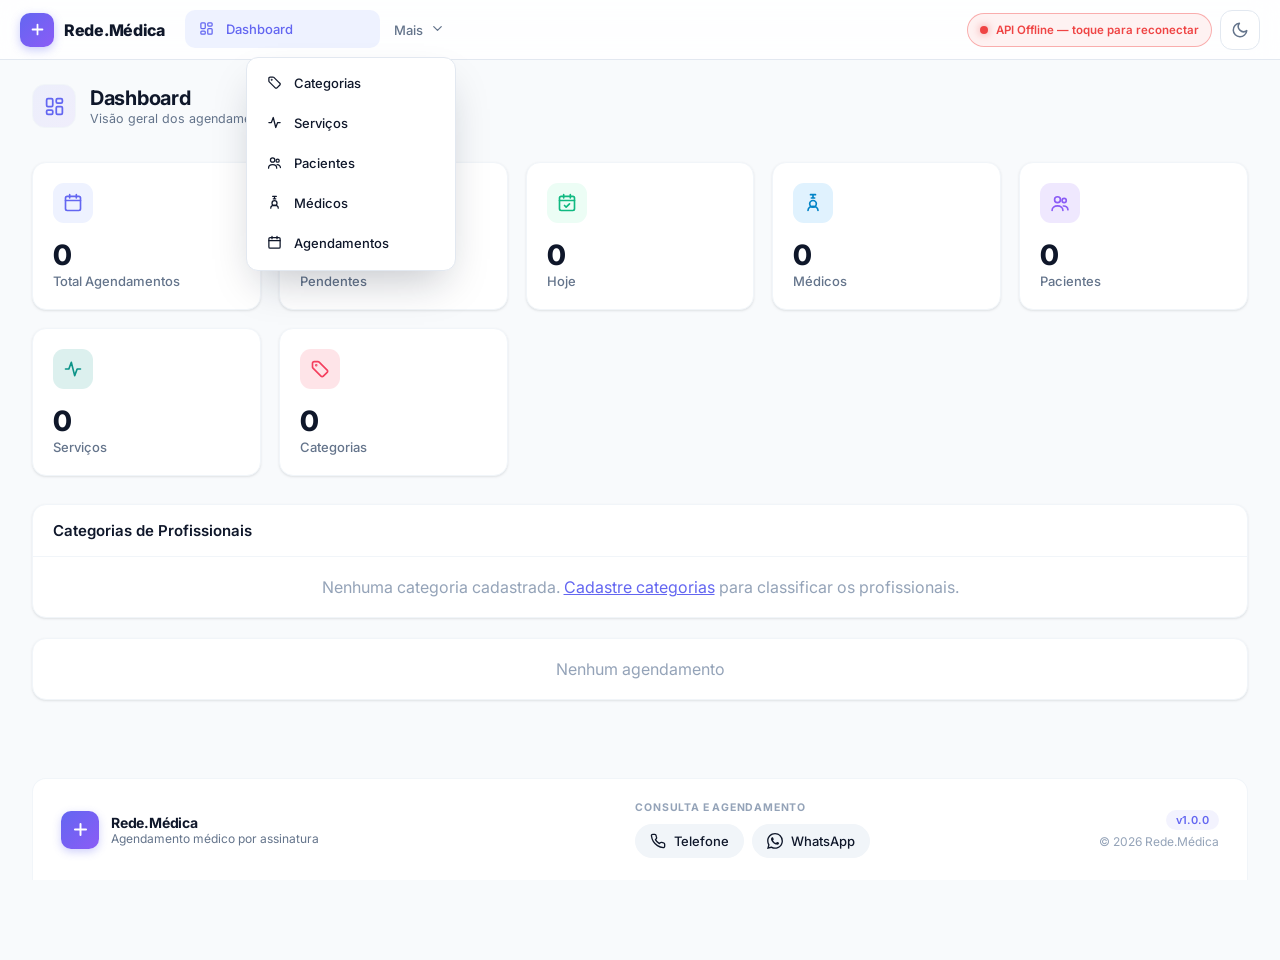
==== commit c012e426: "v0.0.5.3" ====
--- a/index.html
+++ b/index.html
@@ -12,56 +12,64 @@
   <link rel="stylesheet" href="css/style.css">
 </head>
 <body>
-  <div class="mobile-header">
-    <button class="hamburger" onclick="toggleSidebar()" aria-label="Abrir menu">
-      <svg viewBox="0 0 24 24" fill="none" stroke="currentColor" stroke-width="2" stroke-linecap="round"><path d="M3 6h18M3 12h18M3 18h18"/></svg>
-    </button>
-    <span class="mobile-title">Rede.Médica</span>
-    <div class="mobile-actions">
-      <button class="theme-toggle mobile-theme" onclick="toggleTheme()" aria-label="Alternar tema"></button>
-      <button class="btn btn-sm btn-primary mobile-btn-novo" id="mobileBtnNovo" onclick="abrirModal()" aria-label="Novo registro">
+  <header class="app-header">
+    <div class="app-header-inner">
+      <button class="hamburger" onclick="toggleDrawer()" aria-label="Abrir menu">
+        <svg viewBox="0 0 24 24" fill="none" stroke="currentColor" stroke-width="2" stroke-linecap="round"><path d="M3 6h18M3 12h18M3 18h18"/></svg>
+      </button>
+
+      <a class="brand" href="#" onclick="navegar('dashboard');return false;" aria-label="Ir para o início">
+        <span class="brand-mark">
+          <svg viewBox="0 0 24 24" fill="none" stroke="currentColor" stroke-width="2.5" stroke-linecap="round"><path d="M12 5v14M5 12h14"/></svg>
+        </span>
+        <span class="brand-text">Rede.Médica</span>
+      </a>
+
+      <nav class="top-nav" id="topNav" aria-label="Navegação principal"></nav>
+
+      <div class="header-actions">
+        <div class="api-pill" id="apiPill" title="Clique para reconectar caso offline">
+          <span class="status-dot" id="statusDot"></span>
+          <span class="api-pill-text" id="apiStatusText">Conectando...</span>
+        </div>
+        <button class="theme-toggle" onclick="toggleTheme()" aria-label="Alternar tema"></button>
+        <button class="btn btn-primary header-btn" id="btnNovo" onclick="abrirModal()" style="display:none">
+          <svg viewBox="0 0 24 24" fill="none" stroke="currentColor" stroke-width="2.5" stroke-linecap="round"><path d="M12 5v14M5 12h14"/></svg>
+          <span class="btn-label">Novo</span>
+        </button>
+      </div>
+    </div>
+  </header>
+
+  <div class="drawer-backdrop" id="drawerBackdrop" onclick="toggleDrawer()"></div>
+
+  <nav class="drawer" id="drawer" aria-label="Menu">
+    <div class="drawer-header">
+      <span class="brand-mark">
         <svg viewBox="0 0 24 24" fill="none" stroke="currentColor" stroke-width="2.5" stroke-linecap="round"><path d="M12 5v14M5 12h14"/></svg>
-      </button>
-    </div>
-  </div>
-
-  <div class="sidebar-backdrop" onclick="toggleSidebar()"></div>
-
-  <nav class="sidebar" id="sidebar">
-    <div class="sidebar-header">
-      <div class="brand-mark">
-        <svg viewBox="0 0 24 24" fill="none" stroke="currentColor" stroke-width="2.5" stroke-linecap="round"><path d="M12 5v14M5 12h14"/></svg>
-      </div>
-      <div class="brand-text">
-        <h1>Rede.Médica</h1>
-        <span class="subtitle">Agendamentos</span>
-      </div>
-      <button class="sidebar-close" onclick="toggleSidebar()" aria-label="Fechar menu">
+      </span>
+      <span class="drawer-brand-text">
+        <span class="drawer-title">Rede.Médica</span>
+        <span class="drawer-subtitle">Agendamentos</span>
+      </span>
+      <button class="drawer-close" onclick="toggleDrawer()" aria-label="Fechar menu">
         <svg viewBox="0 0 24 24" fill="none" stroke="currentColor" stroke-width="2" stroke-linecap="round"><path d="M18 6 6 18M6 6l12 12"/></svg>
       </button>
     </div>
-    <ul class="nav-list">
-      <li class="nav-section-label">Visão Geral</li>
-      <li><a href="#" class="nav-item active" data-page="dashboard"><span class="icon"><svg viewBox="0 0 24 24" fill="none" stroke="currentColor" stroke-width="2" stroke-linecap="round" stroke-linejoin="round"><rect x="3" y="3" width="7" height="9" rx="1.5"/><rect x="14" y="3" width="7" height="5" rx="1.5"/><rect x="14" y="12" width="7" height="9" rx="1.5"/><rect x="3" y="16" width="7" height="5" rx="1.5"/></svg></span> <span>Dashboard</span></a></li>
-      <li class="nav-section-label">Agenda</li>
-      <li><a href="#" class="nav-item" data-page="agendamentos"><span class="icon"><svg viewBox="0 0 24 24" fill="none" stroke="currentColor" stroke-width="2" stroke-linecap="round" stroke-linejoin="round"><rect x="3" y="4" width="18" height="17" rx="2"/><path d="M8 2v4M16 2v4M3 9h18"/></svg></span> <span>Agendamentos</span></a></li>
-      <li><a href="#" class="nav-item" data-page="medicos"><span class="icon"><svg viewBox="0 0 24 24" fill="none" stroke="currentColor" stroke-width="2" stroke-linecap="round" stroke-linejoin="round"><path d="M9 2h6M10 6h4M12 2v4"/><circle cx="12" cy="13" r="4"/><path d="M6 21c0-3 2.7-5 6-5s6 2 6 5"/></svg></span> <span>Médicos</span></a></li>
-      <li><a href="#" class="nav-item" data-page="pacientes"><span class="icon"><svg viewBox="0 0 24 24" fill="none" stroke="currentColor" stroke-width="2" stroke-linecap="round" stroke-linejoin="round"><circle cx="9" cy="8" r="3.5"/><path d="M2.5 21c0-3.3 2.9-5.5 6.5-5.5s6.5 2.2 6.5 5.5"/><circle cx="17" cy="9" r="2.5"/><path d="M16 15.6c2.9-.3 5.5 1.6 5.5 4.4"/></svg></span> <span>Pacientes</span></a></li>
-      <li class="nav-section-label">Catálogo</li>
-      <li><a href="#" class="nav-item" data-page="servicos"><span class="icon"><svg viewBox="0 0 24 24" fill="none" stroke="currentColor" stroke-width="2" stroke-linecap="round" stroke-linejoin="round"><path d="M3 12h4l3-8 4 16 3-8h4"/></svg></span> <span>Serviços</span></a></li>
-      <li><a href="#" class="nav-item" data-page="categorias"><span class="icon"><svg viewBox="0 0 24 24" fill="none" stroke="currentColor" stroke-width="2" stroke-linecap="round" stroke-linejoin="round"><path d="M20.59 13.41 11 3.83A2 2 0 0 0 9.59 3.24H5a2 2 0 0 0-2 2v4.59A2 2 0 0 0 3.59 11l9.58 9.59a2 2 0 0 0 2.83 0l4.59-4.59a2 2 0 0 0 0-2.83Z"/><circle cx="7.5" cy="7.5" r=".5" fill="currentColor"/></svg></span> <span>Categorias</span></a></li>
-    </ul>
-    <div class="sidebar-footer">
-      <div class="api-status" id="apiStatus">
-        <span class="status-dot"></span>
-        <span class="status-text">Conectando...</span>
+
+    <ul class="drawer-nav" id="drawerNav"></ul>
+
+    <div class="drawer-footer">
+      <div class="api-pill" id="apiPillDrawer" title="Clique para reconectar caso offline">
+        <span class="status-dot" id="statusDotDrawer"></span>
+        <span class="api-pill-text" id="apiStatusTextDrawer">Conectando...</span>
       </div>
-      <span class="sidebar-meta">v1.0.0</span>
+      <span class="drawer-meta">v1.0.0</span>
     </div>
   </nav>
 
   <main class="content">
-    <header class="content-header">
+    <div class="content-header">
       <div class="header-left">
         <div class="page-icon" id="pageIcon"></div>
         <div class="header-titles">
@@ -69,14 +77,7 @@
           <p class="subtitle" id="pageSubtitle">Visão geral dos agendamentos</p>
         </div>
       </div>
-      <div class="header-right">
-        <button class="theme-toggle desktop-theme" onclick="toggleTheme()" aria-label="Alternar tema"></button>
-        <button class="btn btn-primary" id="btnNovo" onclick="abrirModal()">
-          <svg viewBox="0 0 24 24" fill="none" stroke="currentColor" stroke-width="2.5" stroke-linecap="round"><path d="M12 5v14M5 12h14"/></svg>
-          Novo
-        </button>
-      </div>
-    </header>
+    </div>
 
     <div class="page-content" id="pageContent">
     </div>
--- a/css/style.css
+++ b/css/style.css
@@ -44,8 +44,8 @@
   --radius-lg: 18px;
   --radius-full: 999px;
 
-  --sidebar-w: 264px;
-  --mobile-header-h: 56px;
+  --header-h: 60px;
+  --drawer-w: 288px;
 }
 
 :root[data-theme='dark'] {
@@ -98,136 +98,328 @@
 ::-webkit-scrollbar-thumb { background: var(--border); border-radius: 999px; border: 2px solid var(--bg); }
 ::-webkit-scrollbar-thumb:hover { background: var(--text-tertiary); }
 
-/* ============ MOBILE HEADER ============ */
-.mobile-header {
-  display: none;
-  position: fixed;
-  top: 0; left: 0; right: 0;
-  height: var(--mobile-header-h);
-  background: var(--sidebar-bg);
-  color: #fff;
-  align-items: center;
-  justify-content: space-between;
-  gap: 8px;
-  padding: 0 12px;
-  z-index: 110;
-  border-bottom: 1px solid var(--sidebar-border);
+/* ============ APP HEADER ============ */
+.app-header {
+  position: sticky;
+  top: 0;
+  z-index: 100;
+  height: var(--header-h);
+  background: var(--header-bg);
+  backdrop-filter: blur(14px);
+  -webkit-backdrop-filter: blur(14px);
+  border-bottom: 1px solid var(--border);
+}
+
+.app-header-inner {
+  max-width: 1440px;
+  margin: 0 auto;
+  height: 100%;
+  padding: 0 20px;
+  display: flex;
+  align-items: center;
+  gap: 14px;
 }
 
 .hamburger {
-  background: none;
-  border: none;
-  cursor: pointer;
-  padding: 10px;
-  display: flex;
-  flex-direction: column;
-  gap: 4px;
-  color: #fff;
-}
-
-.hamburger svg { width: 22px; height: 22px; }
-
-.mobile-title {
-  font-size: 16px;
-  font-weight: 700;
-  letter-spacing: -.3px;
-}
-
-.mobile-actions {
-  display: flex;
-  align-items: center;
-  gap: 8px;
-}
-
-.mobile-btn-novo {
-  width: 38px;
-  height: 38px;
-  padding: 0;
-  display: flex;
-  align-items: center;
-  justify-content: center;
-  border-radius: 10px;
-}
-
-.mobile-btn-novo svg { width: 19px; height: 19px; }
-
-.mobile-header .theme-toggle {
-  width: 38px;
-  height: 38px;
-  background: rgba(255, 255, 255, .08);
-  border-color: transparent;
-  color: #fff;
-  border-radius: 10px;
-}
-
-.mobile-header .theme-toggle:hover {
-  background: rgba(255, 255, 255, .14);
-  color: #fff;
-}
-
-/* ============ SIDEBAR ============ */
-.sidebar-backdrop { display: none; }
-
-.sidebar {
-  position: fixed;
-  left: 0; top: 0; bottom: 0;
-  width: var(--sidebar-w);
-  background: linear-gradient(180deg, #0c1221 0%, var(--sidebar-bg) 100%);
-  color: #fff;
-  display: flex;
-  flex-direction: column;
-  z-index: 100;
-}
-
-[data-theme='light'] .sidebar {
-  background: linear-gradient(180deg, #0e1526 0%, #0f172a 100%);
-}
-
-.sidebar-header {
-  padding: 22px 20px 18px;
-  border-bottom: 1px solid var(--sidebar-border);
-  display: flex;
-  align-items: center;
-  gap: 12px;
-}
-
-.sidebar-close {
   display: none;
   background: none;
   border: none;
   cursor: pointer;
+  width: 40px;
+  height: 40px;
+  align-items: center;
+  justify-content: center;
+  border-radius: 10px;
+  color: var(--text);
+  transition: all .15s;
+  flex-shrink: 0;
+}
+
+.hamburger:hover { background: var(--surface-hover); }
+.hamburger svg { width: 22px; height: 22px; }
+
+.brand {
+  display: flex;
+  align-items: center;
+  gap: 10px;
+  text-decoration: none;
+  color: var(--text);
+  flex-shrink: 0;
+}
+
+.brand .brand-mark { width: 34px; height: 34px; border-radius: 10px; box-shadow: 0 3px 10px rgba(99, 102, 241, .35); }
+.brand .brand-mark svg { width: 17px; height: 17px; }
+
+.brand-text {
+  font-size: 16px;
+  font-weight: 800;
+  letter-spacing: -.3px;
+  white-space: nowrap;
+}
+
+/* ============ NAV ITEM (base) ============ */
+.nav-item {
+  display: flex;
+  align-items: center;
+  gap: 12px;
+  padding: 8px 12px;
+  margin-bottom: 2px;
+  color: var(--sidebar-text);
+  background: none;
+  border: none;
+  text-decoration: none;
+  font-family: inherit;
+  font-size: 13.5px;
+  font-weight: 500;
+  border-radius: 12px;
+  transition: all .15s;
+  cursor: pointer;
+  position: relative;
+  text-align: left;
+  width: 100%;
+}
+
+.nav-item .icon {
+  width: 34px;
+  height: 34px;
+  border-radius: 10px;
+  display: flex;
+  align-items: center;
+  justify-content: center;
+  flex-shrink: 0;
+  transition: all .18s;
+}
+
+.nav-item .icon svg { width: 17px; height: 17px; }
+
+/* ============ TOP NAV (desktop) ============ */
+.top-nav {
+  display: flex;
+  align-items: center;
+  gap: 3px;
+  min-width: 0;
+  margin-left: 6px;
+}
+
+.top-nav .nav-item {
+  padding: 8px 11px;
+  border-radius: 10px;
+  font-size: 13px;
+  gap: 8px;
+  white-space: nowrap;
+  color: var(--text-secondary);
+  flex-shrink: 0;
+}
+
+.top-nav .nav-item.hidden { display: none; }
+
+.top-nav .nav-item .icon {
+  width: 22px;
+  height: 22px;
+  border-radius: 7px;
+  background: transparent;
+  color: currentColor;
+}
+
+.top-nav .nav-item .icon svg { width: 15px; height: 15px; }
+
+.top-nav .nav-item:hover {
+  background: var(--surface-hover);
+  color: var(--text);
+}
+
+.top-nav .nav-item:hover .icon { background: transparent; color: inherit; }
+
+.top-nav .nav-item.active {
+  background: var(--primary-light);
+  color: var(--primary);
+  box-shadow: none;
+}
+
+.top-nav .nav-item.active .icon {
+  background: transparent;
+  color: inherit;
+  box-shadow: none;
+}
+
+[data-theme='dark'] .top-nav .nav-item.active { color: #a5b4fc; }
+
+.nav-count {
+  min-width: 19px;
+  height: 19px;
+  padding: 0 6px;
+  border-radius: var(--radius-full);
+  background: var(--primary);
+  color: #fff;
+  font-size: 11px;
+  font-weight: 700;
+  display: inline-flex;
+  align-items: center;
+  justify-content: center;
+  line-height: 1;
+}
+
+.nav-count[hidden] { display: none; }
+
+.top-nav .nav-item.active .nav-count { background: var(--primary); }
+
+/* ============ NAV OVERFLOW (Mais) ============ */
+.nav-more { position: relative; flex-shrink: 0; }
+.nav-more.hidden { display: none; }
+
+.nav-more-toggle {
+  display: flex;
+  align-items: center;
+  gap: 7px;
+  padding: 8px 11px;
+  border: none;
+  background: none;
+  border-radius: 10px;
+  font-family: inherit;
+  font-size: 13px;
+  font-weight: 500;
+  color: var(--text-secondary);
+  cursor: pointer;
+  transition: all .15s;
+  white-space: nowrap;
+}
+
+.nav-more-toggle:hover { background: var(--surface-hover); color: var(--text); }
+
+.nav-more-toggle .icon { width: auto; height: auto; background: none; padding: 0; }
+.nav-more-toggle .chev svg { width: 15px; height: 15px; }
+
+.more-drop {
+  position: absolute;
+  top: calc(100% + 10px);
+  right: 0;
+  min-width: 210px;
+  background: var(--surface);
+  border: 1px solid var(--border);
+  border-radius: 12px;
+  box-shadow: var(--shadow-lg);
   padding: 6px;
+  z-index: 120;
+  animation: fadeUp .18s ease both;
+}
+
+.more-drop[hidden] { display: none; }
+
+.more-drop .nav-item {
+  color: var(--text);
+  border-radius: 8px;
+}
+
+.more-drop .nav-item:hover { background: var(--surface-hover); }
+.more-drop .nav-item.active { background: var(--primary-light); color: var(--primary); }
+
+/* ============ HEADER ACTIONS ============ */
+.header-actions {
+  display: flex;
+  align-items: center;
+  gap: 8px;
   margin-left: auto;
-  border-radius: var(--radius-sm);
-  color: var(--sidebar-text);
+  flex-shrink: 0;
+}
+
+.api-pill {
+  display: inline-flex;
+  align-items: center;
+  gap: 8px;
+  height: 34px;
+  padding: 0 12px;
+  border-radius: var(--radius-full);
+  background: var(--surface-hover);
+  border: 1px solid var(--border);
+  font-size: 11.5px;
+  font-weight: 600;
+  color: var(--text-secondary);
+  cursor: default;
   transition: all .15s;
-}
-
-.sidebar-close svg { width: 20px; height: 20px; }
-
-.sidebar-close:hover {
-  background: rgba(255, 255, 255, .1);
+  white-space: nowrap;
+  user-select: none;
+}
+
+.api-pill:hover { background: var(--surface); }
+
+.api-pill.connecting { color: var(--text-secondary); }
+.api-pill.connecting .status-dot { background: var(--warning); }
+
+.api-pill.offline {
+  background: var(--danger-bg);
+  color: var(--danger);
+  border-color: rgba(239, 68, 68, .4);
+  cursor: pointer;
+}
+
+.api-pill.offline .status-dot { background: var(--danger); }
+
+.status-dot {
+  width: 8px;
+  height: 8px;
+  border-radius: 50%;
+  background: var(--text-tertiary);
+  flex-shrink: 0;
+  transition: background .3s;
+}
+
+.status-dot.online { background: var(--success); box-shadow: 0 0 8px rgba(16, 185, 129, .6); animation: pulse 2s infinite; }
+.status-dot.offline { background: var(--danger); box-shadow: 0 0 8px rgba(239, 68, 68, .6); }
+
+@keyframes pulse {
+  0%, 100% { box-shadow: 0 0 0 0 rgba(16, 185, 129, .5); }
+  50% { box-shadow: 0 0 0 5px rgba(16, 185, 129, 0); }
+}
+
+.header-btn { height: 36px; }
+
+.header-btn .btn-label { display: inline; }
+
+/* ============ DRAWER (mobile) ============ */
+.drawer-backdrop { display: none; }
+
+.drawer {
+  position: fixed;
+  left: 0; top: 0; bottom: 0;
+  width: var(--drawer-w);
+  background: linear-gradient(180deg, #0c1221 0%, var(--sidebar-bg) 100%);
   color: #fff;
-}
-
-.brand-mark {
+  display: flex;
+  flex-direction: column;
+  transform: translateX(-110%);
+  transition: transform .3s cubic-bezier(.22, 1, .36, 1);
+  z-index: 130;
+  box-shadow: var(--shadow-lg);
+}
+
+[data-theme='light'] .drawer {
+  background: linear-gradient(180deg, #0e1526 0%, #0f172a 100%);
+}
+
+.drawer.open { transform: translateX(0); }
+
+.drawer-header {
+  padding: 20px;
+  border-bottom: 1px solid var(--sidebar-border);
+  display: flex;
+  align-items: center;
+  gap: 12px;
+}
+
+.drawer-header .brand-mark {
   width: 40px;
   height: 40px;
   border-radius: 12px;
-  background: linear-gradient(135deg, #6366f1, #8b5cf6);
-  display: flex;
-  align-items: center;
-  justify-content: center;
-  flex-shrink: 0;
   box-shadow: 0 4px 12px rgba(99, 102, 241, .4);
 }
 
-.brand-mark svg { width: 22px; height: 22px; color: #fff; }
-
-.sidebar-header .brand-text { min-width: 0; }
-
-.sidebar-header h1 {
-  font-size: 19px;
+.drawer-header .brand-mark svg { width: 22px; height: 22px; }
+
+.drawer-brand-text { flex: 1; min-width: 0; }
+
+.drawer-title {
+  display: block;
+  font-size: 18px;
   font-weight: 800;
   letter-spacing: -.4px;
   line-height: 1.1;
@@ -237,21 +429,38 @@
   background-clip: text;
 }
 
-.sidebar-header .subtitle {
-  font-size: 11.5px;
+.drawer-subtitle {
+  display: block;
+  font-size: 11px;
   color: var(--sidebar-text);
   margin-top: 2px;
-  display: block;
   text-transform: uppercase;
   letter-spacing: .8px;
 }
 
-.nav-list {
+.drawer-close {
+  background: none;
+  border: none;
+  cursor: pointer;
+  padding: 8px;
+  border-radius: var(--radius-sm);
+  color: var(--sidebar-text);
+  transition: all .15s;
+  display: inline-flex;
+  flex-shrink: 0;
+}
+
+.drawer-close svg { width: 20px; height: 20px; }
+.drawer-close:hover { background: rgba(255, 255, 255, .1); color: #fff; }
+
+.drawer-nav {
   list-style: none;
   padding: 8px 10px 16px;
   flex: 1;
   overflow-y: auto;
 }
+
+.drawer-nav li { display: block; }
 
 .nav-section-label {
   padding: 16px 12px 7px;
@@ -263,59 +472,40 @@
   opacity: .7;
 }
 
-.nav-item {
-  display: flex;
-  align-items: center;
-  gap: 12px;
-  padding: 8px 12px;
-  margin-bottom: 2px;
+.drawer-nav .nav-item {
   color: var(--sidebar-text);
-  text-decoration: none;
   font-size: 13.5px;
-  font-weight: 500;
-  border-radius: 12px;
-  transition: all .15s;
-  position: relative;
-}
-
-.nav-item:hover {
-  background: var(--sidebar-hover);
-  color: #fff;
-}
-
-.nav-item.active {
+}
+
+.drawer-nav .nav-item:hover { background: var(--sidebar-hover); color: #fff; }
+
+.drawer-nav .nav-item.active {
   background: linear-gradient(90deg, rgba(99, 102, 241, .3), rgba(139, 92, 246, .16));
   color: #fff;
   font-weight: 600;
   box-shadow: inset 0 0 0 1px rgba(99, 102, 241, .4);
 }
 
-.nav-item .icon {
+.drawer-nav .nav-item .icon {
   width: 34px;
   height: 34px;
   border-radius: 10px;
   background: rgba(255, 255, 255, .05);
-  display: flex;
-  align-items: center;
-  justify-content: center;
-  flex-shrink: 0;
-  transition: all .18s;
-}
-
-.nav-item:hover .icon {
-  background: rgba(255, 255, 255, .1);
-  color: #fff;
-}
-
-.nav-item.active .icon {
+  color: inherit;
+}
+
+.drawer-nav .nav-item:hover .icon { background: rgba(255, 255, 255, .1); }
+.drawer-nav .nav-item.active .icon {
   background: linear-gradient(135deg, #6366f1, #8b5cf6);
-  color: #fff;
   box-shadow: 0 4px 10px rgba(99, 102, 241, .35);
 }
 
-.nav-item .icon svg { width: 17px; height: 17px; }
-
-.sidebar-footer {
+.drawer-nav .nav-item .icon svg { width: 17px; height: 17px; }
+
+.drawer-nav .nav-count { background: rgba(255, 255, 255, .14); color: #fff; }
+.drawer-nav .nav-item.active .nav-count { background: linear-gradient(135deg, #6366f1, #8b5cf6); }
+
+.drawer-footer {
   padding: 14px 16px 16px;
   border-top: 1px solid var(--sidebar-border);
   display: flex;
@@ -324,20 +514,19 @@
   gap: 10px;
 }
 
-.api-status {
-  display: flex;
-  align-items: center;
-  gap: 8px;
-  font-size: 11.5px;
-  font-weight: 500;
+.drawer-footer .api-pill {
+  background: rgba(255, 255, 255, .05);
+  border-color: var(--sidebar-border);
   color: var(--sidebar-text);
-  background: rgba(255, 255, 255, .05);
-  padding: 6px 12px;
-  border-radius: 999px;
-  white-space: nowrap;
-}
-
-.sidebar-meta {
+}
+
+.drawer-footer .api-pill.offline {
+  background: rgba(239, 68, 68, .16);
+  border-color: rgba(239, 68, 68, .5);
+  color: #f87171;
+}
+
+.drawer-meta {
   font-size: 11px;
   font-weight: 600;
   letter-spacing: .4px;
@@ -346,26 +535,45 @@
   flex-shrink: 0;
 }
 
-.status-dot {
-  width: 8px;
-  height: 8px;
-  border-radius: 50%;
-  background: var(--text-tertiary);
+/* ============ BODY BREAKPOINTS ============ */
+@media (max-width: 767px) {
+  .app-header-inner { padding: 0 10px; gap: 8px; }
+  .hamburger { display: inline-flex; }
+  .top-nav { display: none; }
+  .brand .brand-text { display: none; }
+  .header-btn .btn-label { display: none; }
+  .header-btn { width: 38px; padding: 0; }
+  .drawer-backdrop.open {
+    display: block;
+    position: fixed;
+    inset: 0;
+    background: rgba(2, 6, 23, .55);
+    z-index: 125;
+  }
+}
+
+@media (min-width: 768px) {
+  .drawer, .drawer-backdrop { display: none !important; }
+  .hamburger { display: none !important; }
+}
+
+/* ============ BRAND MARK ============ */
+.brand-mark {
+  width: 40px;
+  height: 40px;
+  border-radius: 12px;
+  background: linear-gradient(135deg, #6366f1, #8b5cf6);
+  display: flex;
+  align-items: center;
+  justify-content: center;
   flex-shrink: 0;
-  transition: background .3s;
-}
-
-.status-dot.online { background: var(--success); box-shadow: 0 0 8px rgba(16, 185, 129, .6); animation: pulse 2s infinite; }
-.status-dot.offline { background: var(--danger); box-shadow: 0 0 8px rgba(239, 68, 68, .6); }
-
-@keyframes pulse {
-  0%, 100% { box-shadow: 0 0 0 0 rgba(16, 185, 129, .5); }
-  50% { box-shadow: 0 0 0 5px rgba(16, 185, 129, 0); }
-}
+  box-shadow: 0 4px 12px rgba(99, 102, 241, .4);
+}
+
+.brand-mark svg { width: 22px; height: 22px; color: #fff; }
 
 /* ============ CONTENT ============ */
 .content {
-  margin-left: var(--sidebar-w);
   min-height: 100vh;
 }
 
@@ -374,14 +582,7 @@
   align-items: center;
   justify-content: space-between;
   gap: 16px;
-  padding: 18px 32px;
-  background: var(--header-bg);
-  backdrop-filter: blur(12px);
-  -webkit-backdrop-filter: blur(12px);
-  border-bottom: 1px solid var(--border);
-  position: sticky;
-  top: 0;
-  z-index: 50;
+  padding: 24px 32px 6px;
 }
 
 .header-left {
@@ -409,7 +610,7 @@
 .header-titles { min-width: 0; }
 
 .header-titles h2 {
-  font-size: 19px;
+  font-size: 20px;
   font-weight: 700;
   letter-spacing: -.3px;
 }
@@ -418,12 +619,6 @@
   font-size: 12.5px;
   color: var(--text-secondary);
   margin-top: 1px;
-}
-
-.header-right {
-  display: flex;
-  align-items: center;
-  gap: 10px;
 }
 
 .theme-toggle {
@@ -1208,57 +1403,13 @@
 }
 
 @media (max-width: 767px) {
-  .mobile-header { display: flex; }
-
-  .sidebar-backdrop {
-    display: block;
-    position: fixed;
-    inset: 0;
-    background: rgba(2, 6, 23, .55);
-    z-index: 99;
-    opacity: 0;
-    visibility: hidden;
-    transition: all .3s;
-  }
-
-  .sidebar-backdrop.open {
-    opacity: 1;
-    visibility: visible;
-  }
-
-  .sidebar {
-    left: -288px;
-    width: 288px;
-    top: 0;
-    bottom: 0;
-    padding-top: var(--mobile-header-h);
-    transition: left .3s cubic-bezier(.22, 1, .36, 1);
-    z-index: 105;
-    box-shadow: var(--shadow-lg);
-  }
-
-  .sidebar.open { left: 0; }
-
-  .sidebar-header { padding: 18px 20px 16px; }
-  .sidebar-header h1 { font-size: 18px; }
-  .sidebar-close { display: inline-flex; }
-  .nav-list { padding: 10px; }
-
-  .content {
-    margin-left: 0;
-    padding-top: var(--mobile-header-h);
-  }
-
   .content-header {
-    padding: 12px 16px;
+    padding: 16px 16px 4px;
     height: auto;
-    min-height: 56px;
-    position: static;
   }
 
   .content-header h2 { font-size: 17px; }
   .content-header .subtitle { font-size: 12px; }
-  .content-header .theme-toggle { display: none; }
   .header-left { gap: 10px; }
   .page-icon { width: 38px; height: 38px; border-radius: 11px; }
   .page-icon svg { width: 18px; height: 18px; }
@@ -1311,6 +1462,5 @@
   .stat-card .stat-value { font-size: 20px; }
   .page-content { padding: 12px; }
   .page-footer { margin: 10px 12px 0; padding: 16px 18px; }
-  .mobile-title { font-size: 15px; }
-  .content-header { padding: 10px 12px; }
+  .content-header { padding: 14px 12px 4px; }
 }
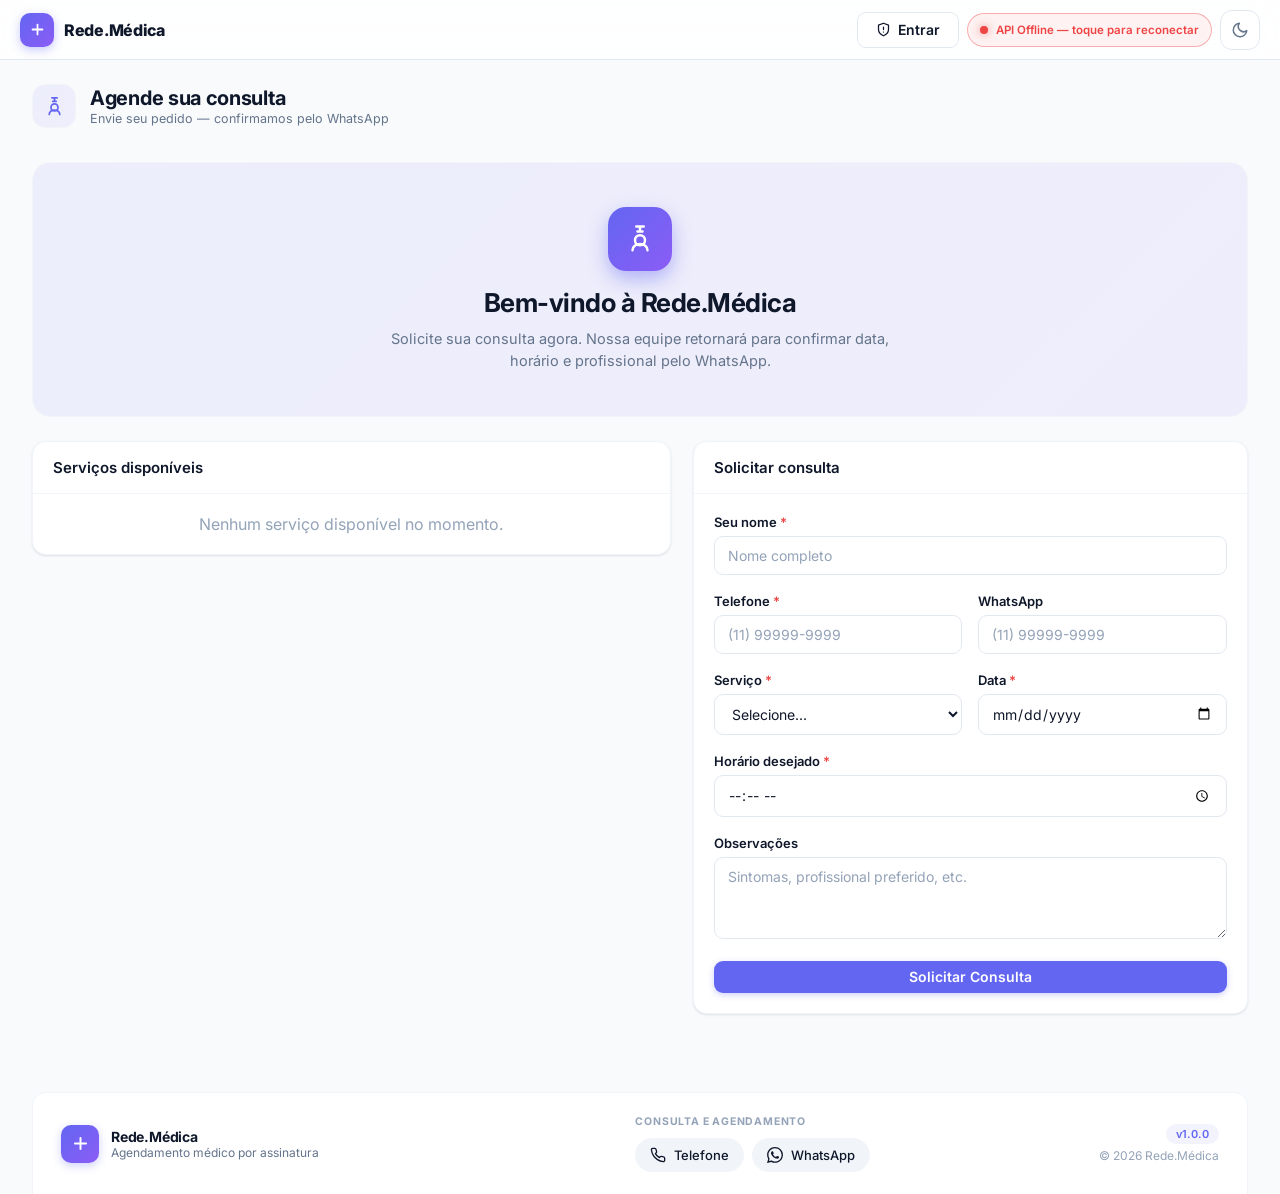
==== commit 110e3e6b: "v0.0.6" ====
--- a/index.html
+++ b/index.html
@@ -28,6 +28,7 @@
       <nav class="top-nav" id="topNav" aria-label="Navegação principal"></nav>
 
       <div class="header-actions">
+        <button class="btn btn-secondary header-admin-btn" id="btnAdminAuth" onclick="alternarAutenticacao()"></button>
         <div class="api-pill" id="apiPill" title="Clique para reconectar caso offline">
           <span class="status-dot" id="statusDot"></span>
           <span class="api-pill-text" id="apiStatusText">Conectando...</span>
@@ -60,11 +61,14 @@
     <ul class="drawer-nav" id="drawerNav"></ul>
 
     <div class="drawer-footer">
-      <div class="api-pill" id="apiPillDrawer" title="Clique para reconectar caso offline">
-        <span class="status-dot" id="statusDotDrawer"></span>
-        <span class="api-pill-text" id="apiStatusTextDrawer">Conectando...</span>
+      <button class="btn btn-secondary btn-sm drawer-admin-btn" id="btnAdminAuthDrawer" onclick="alternarAutenticacao()"></button>
+      <div class="drawer-footer-row">
+        <div class="api-pill" id="apiPillDrawer" title="Clique para reconectar caso offline">
+          <span class="status-dot" id="statusDotDrawer"></span>
+          <span class="api-pill-text" id="apiStatusTextDrawer">Conectando...</span>
+        </div>
+        <span class="drawer-meta">v1.0.0</span>
       </div>
-      <span class="drawer-meta">v1.0.0</span>
     </div>
   </nav>
 
--- a/css/style.css
+++ b/css/style.css
@@ -1463,4 +1463,172 @@
   .page-content { padding: 12px; }
   .page-footer { margin: 10px 12px 0; padding: 16px 18px; }
   .content-header { padding: 14px 12px 4px; }
+}
+
+/* ============ MODO PÚBLICO ============ */
+.public-mode .top-nav,
+.public-mode .drawer,
+.public-mode .drawer-backdrop,
+.public-mode .hamburger { display: none !important; }
+.public-mode #btnNovo { display: none !important; }
+
+.header-admin-btn { height: 36px; gap: 7px; }
+.header-admin-btn svg { width: 15px; height: 15px; }
+.header-admin-btn .btn-label { display: inline; }
+
+.drawer-admin-btn { width: 100%; margin-bottom: 12px; }
+.drawer-footer-row {
+  display: flex;
+  align-items: center;
+  justify-content: space-between;
+  gap: 10px;
+  width: 100%;
+}
+
+/* ============ PÁGINA PÚBLICA ============ */
+.public-hero {
+  text-align: center;
+  padding: 44px 24px;
+  margin-bottom: 24px;
+  background: linear-gradient(135deg, var(--primary-bg), rgba(139, 92, 246, .08));
+  border: 1px solid var(--border-light);
+  border-radius: var(--radius-lg);
+}
+
+.public-hero .public-hero-icon {
+  width: 64px;
+  height: 64px;
+  margin: 0 auto 16px;
+  border-radius: 18px;
+  background: linear-gradient(135deg, #6366f1, #8b5cf6);
+  color: #fff;
+  display: flex;
+  align-items: center;
+  justify-content: center;
+  box-shadow: 0 8px 20px rgba(99, 102, 241, .45);
+}
+
+.public-hero .public-hero-icon svg { width: 30px; height: 30px; }
+
+.public-hero h1 {
+  font-size: 26px;
+  letter-spacing: -.5px;
+}
+
+.public-hero p {
+  color: var(--text-secondary);
+  max-width: 540px;
+  margin: 10px auto 0;
+  font-size: 14.5px;
+  line-height: 1.5;
+}
+
+.public-grid {
+  display: grid;
+  grid-template-columns: 1.15fr 1fr;
+  gap: 22px;
+  align-items: start;
+}
+
+@media (max-width: 900px) {
+  .public-grid { grid-template-columns: 1fr; }
+}
+
+.servico-card {
+  padding: 16px;
+  border: 1px solid var(--border-light);
+  border-radius: var(--radius-sm);
+  background: var(--surface);
+  transition: all .15s;
+}
+
+.servico-card:hover {
+  border-color: var(--primary);
+  box-shadow: var(--shadow-md);
+  transform: translateY(-1px);
+}
+
+.servico-cat {
+  font-size: 10.5px;
+  font-weight: 700;
+  text-transform: uppercase;
+  letter-spacing: .7px;
+  color: var(--primary);
+  margin-bottom: 4px;
+}
+
+.servico-nome { font-size: 15px; font-weight: 600; margin-bottom: 8px; }
+
+.servico-meta {
+  display: flex;
+  align-items: center;
+  justify-content: space-between;
+  gap: 8px;
+}
+
+.servico-preco {
+  font-weight: 700;
+  font-size: 15px;
+  color: var(--success);
+}
+
+.servico-duracao {
+  font-size: 12px;
+  color: var(--text-tertiary);
+}
+
+.cat-chips {
+  display: flex;
+  flex-wrap: wrap;
+  gap: 7px;
+  margin-top: 16px;
+  padding-top: 14px;
+  border-top: 1px dashed var(--border-light);
+}
+
+.cat-chip {
+  padding: 5px 12px;
+  border-radius: var(--radius-full);
+  background: var(--primary-bg);
+  color: var(--primary);
+  font-size: 12px;
+  font-weight: 600;
+}
+
+.btn-block { width: 100%; }
+
+.consulta-success {
+  text-align: center;
+  padding: 26px 8px;
+  display: flex;
+  flex-direction: column;
+  align-items: center;
+  gap: 8px;
+}
+
+.consulta-success-icon {
+  width: 60px;
+  height: 60px;
+  margin-bottom: 6px;
+  border-radius: 16px;
+  background: var(--success-bg);
+  color: var(--success);
+  display: flex;
+  align-items: center;
+  justify-content: center;
+}
+
+.consulta-success-icon svg { width: 28px; height: 28px; }
+
+.consulta-success h3 { font-size: 18px; }
+.consulta-success p { color: var(--text-secondary); font-size: 13.5px; }
+
+.consulta-success .btn { margin-top: 10px; }
+
+/* ============ LOGIN ============ */
+.login-hint {
+  font-size: 12.5px;
+  color: var(--text-tertiary);
+  line-height: 1.5;
+  margin-top: 4px;
 }
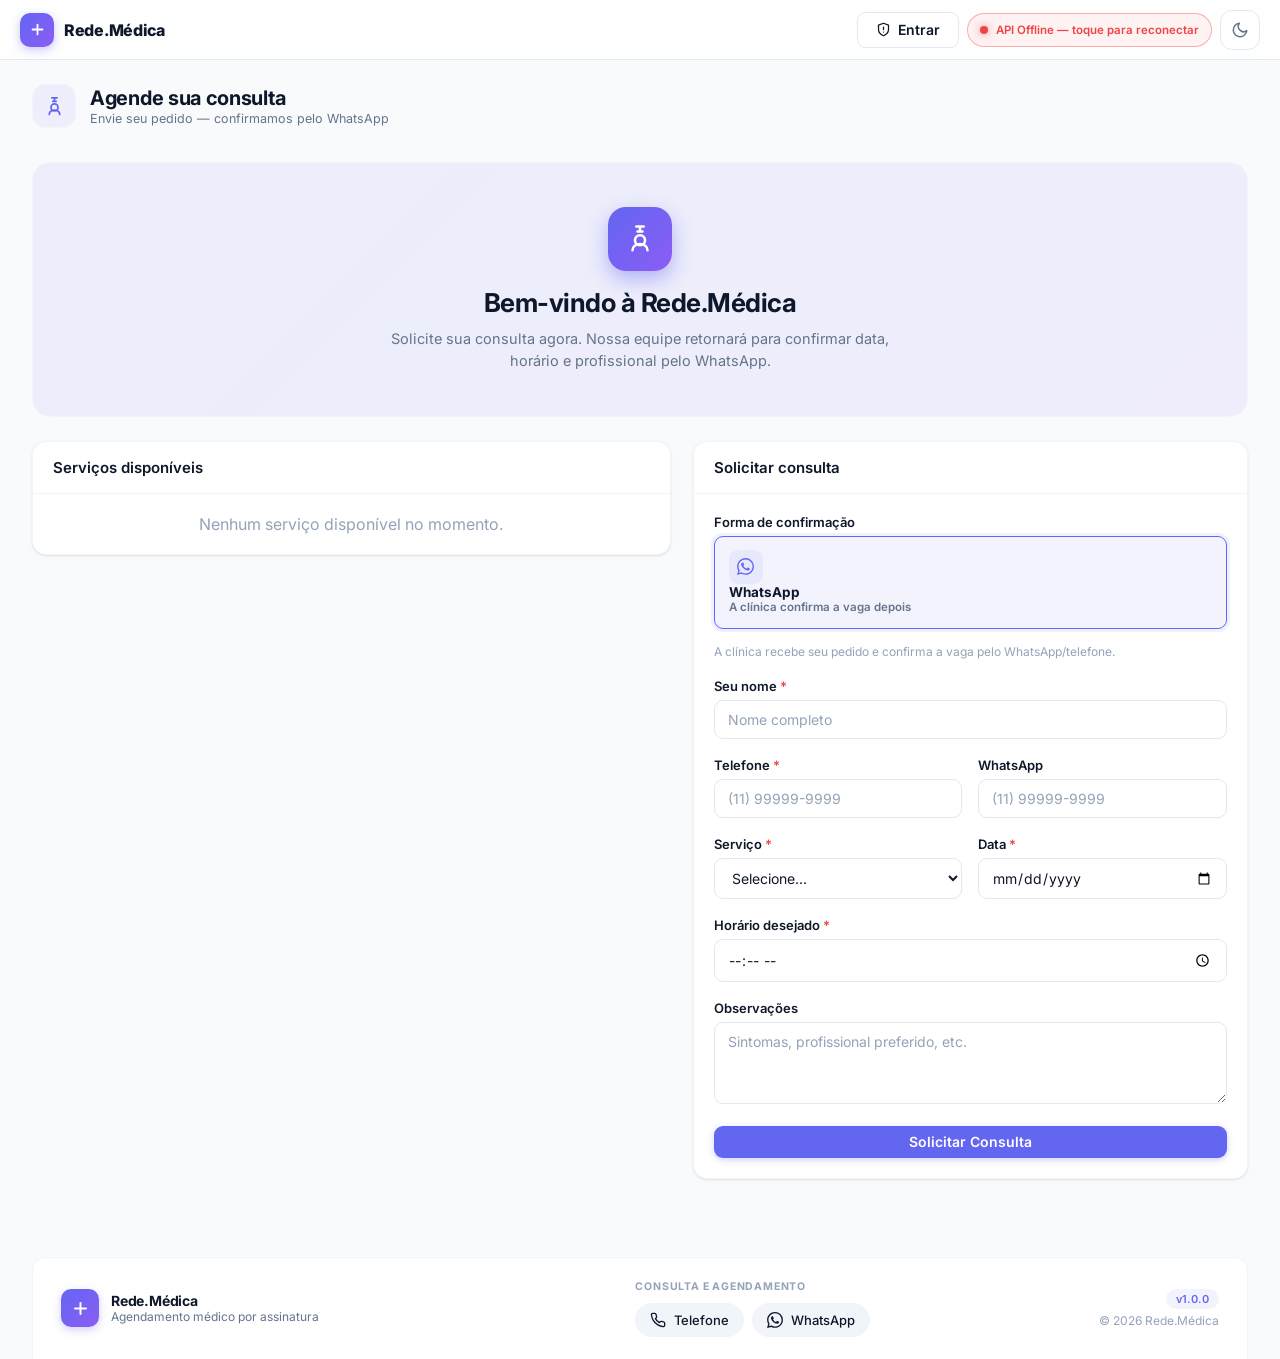
==== commit 391e2786: "v0.2.0.7" ====
--- a/index.html
+++ b/index.html
@@ -29,6 +29,7 @@
 
       <div class="header-actions">
         <button class="btn btn-secondary header-admin-btn" id="btnAdminAuth" onclick="alternarAutenticacao()"></button>
+        <button class="btn btn-secondary header-admin-btn" id="btnQrAcesso" onclick="abrirModalQr()" title="QR Code de acesso pelo celular" style="display:none"></button>
         <div class="api-pill" id="apiPill" title="Clique para reconectar caso offline">
           <span class="status-dot" id="statusDot"></span>
           <span class="api-pill-text" id="apiStatusText">Conectando...</span>
@@ -92,17 +93,17 @@
           <svg viewBox="0 0 24 24" fill="none" stroke="currentColor" stroke-width="2.5" stroke-linecap="round"><path d="M12 5v14M5 12h14"/></svg>
         </div>
         <div class="footer-brand-text">
-          <span class="footer-name">Rede.Médica</span>
-          <span class="footer-tagline">Agendamento médico por assinatura</span>
+          <span class="footer-name" id="footerName">Rede.Médica</span>
+          <span class="footer-tagline" id="footerTagline">Agendamento médico por assinatura</span>
         </div>
       </div>
       <div class="footer-contact">
-        <span class="footer-label">Consulta e agendamento</span>
-        <a class="footer-link" href="tel:+5511999999999" title="Ligar">
+        <span class="footer-label" id="footerLabel">Consulta e agendamento</span>
+        <a class="footer-link" id="footerTel" href="tel:+5511999999999" title="Ligar">
           <svg viewBox="0 0 24 24" fill="none" stroke="currentColor" stroke-width="2" stroke-linecap="round" stroke-linejoin="round"><path d="M22 16.92v3a2 2 0 0 1-2.18 2 19.79 19.79 0 0 1-8.63-3.07 19.5 19.5 0 0 1-6-6 19.79 19.79 0 0 1-3.07-8.67A2 2 0 0 1 4.11 2h3a2 2 0 0 1 2 1.72c.127.96.361 1.903.7 2.81a2 2 0 0 1-.45 2.11L8.09 9.91a16 16 0 0 0 6 6l1.27-1.27a2 2 0 0 1 2.11-.45c.907.339 1.85.573 2.81.7A2 2 0 0 1 22 16.92z"/></svg>
           Telefone
         </a>
-        <a class="footer-link wa" href="https://wa.me/5511999999999?text=Ol%C3%A1%2C%20gostaria%20de%20agendar%20uma%20consulta." target="_blank" rel="noopener" title="WhatsApp">
+        <a class="footer-link wa" id="footerWa" href="https://wa.me/5511999999999?text=Ol%C3%A1%2C%20gostaria%20de%20agendar%20uma%20consulta." target="_blank" rel="noopener" title="WhatsApp">
           <svg viewBox="0 0 24 24" fill="currentColor"><path d="M17.472 14.382c-.297-.149-1.758-.867-2.03-.967-.273-.099-.471-.148-.67.15-.197.297-.767.966-.94 1.164-.173.199-.347.223-.644.075-.297-.15-1.255-.463-2.39-1.475-.883-.788-1.48-1.761-1.653-2.059-.173-.297-.018-.458.13-.606.134-.133.297-.347.446-.52.149-.174.198-.298.298-.497.099-.198.05-.371-.025-.52-.075-.149-.669-1.612-.916-2.207-.242-.579-.487-.5-.669-.51-.173-.008-.371-.01-.57-.01-.198 0-.52.074-.792.372-.272.297-1.04 1.016-1.04 2.479 0 1.462 1.065 2.875 1.213 3.074.149.198 2.096 3.2 5.077 4.487.709.306 1.262.489 1.694.625.712.227 1.36.195 1.871.118.571-.085 1.758-.719 2.006-1.413.248-.694.248-1.289.173-1.413-.074-.124-.272-.198-.57-.347m-5.421 7.403h-.004a9.87 9.87 0 0 1-5.031-1.378l-.361-.214-3.741.982.998-3.648-.235-.374a9.86 9.86 0 0 1-1.51-5.26c.001-5.45 4.436-9.884 9.888-9.884 2.64 0 5.122 1.03 6.988 2.898a9.825 9.825 0 0 1 2.893 6.994c-.003 5.45-4.437 9.884-9.885 9.884m8.413-18.297A11.815 11.815 0 0 0 12.05 0C5.495 0 .16 5.335.157 11.892c0 2.096.547 4.142 1.588 5.945L.057 24l6.305-1.654a11.882 11.882 0 0 0 5.683 1.448h.005c6.554 0 11.89-5.335 11.893-11.893a11.821 11.821 0 0 0-3.48-8.413Z"/></svg>
           WhatsApp
         </a>
--- a/css/style.css
+++ b/css/style.css
@@ -543,6 +543,8 @@
   .brand .brand-text { display: none; }
   .header-btn .btn-label { display: none; }
   .header-btn { width: 38px; padding: 0; }
+  .header-admin-btn .btn-label { display: none; }
+  .header-admin-btn { width: 38px; padding: 0; }
   .drawer-backdrop.open {
     display: block;
     position: fixed;
@@ -1631,4 +1633,467 @@
   color: var(--text-tertiary);
   line-height: 1.5;
   margin-top: 4px;
+}
+
+/* ============ CEP ============ */
+.cep-row {
+  display: flex;
+  gap: 8px;
+}
+
+.cep-row input { flex: 1; }
+
+.cep-status {
+  font-size: 12px;
+  color: var(--text-tertiary);
+  margin-top: 6px;
+  min-height: 14px;
+}
+
+.cep-status.ok { color: var(--success); }
+.cep-status.err { color: var(--danger); }
+
+/* ============ FILTRO POR REGIÃO ============ */
+.filter-regiao {
+  display: flex;
+  gap: 8px;
+  padding: 0;
+  border: none;
+}
+
+.filter-regiao select {
+  padding: 10px 13px;
+  border: 1.5px solid var(--border);
+  border-radius: var(--radius-sm);
+  font-size: 14px;
+  background: var(--surface);
+  color: var(--text);
+  font-family: inherit;
+  cursor: pointer;
+  transition: all .15s;
+}
+
+.filter-regiao select:focus {
+  outline: none;
+  border-color: var(--primary);
+  box-shadow: 0 0 0 3px var(--primary-light);
+}
+
+/* ============ ACESSO MÓVEL (QR / OTP) ============ */
+.qr-panel { text-align: center; }
+
+.qr-loading { padding: 8px 0; }
+
+.qr-title {
+  font-size: 14px;
+  font-weight: 600;
+  color: var(--text);
+  margin: 0 0 12px;
+}
+
+.qr-img {
+  display: block;
+  width: 100%;
+  max-width: 240px;
+  height: auto;
+  margin: 0 auto;
+  border-radius: 12px;
+  border: 1px solid var(--border);
+  background: #fff;
+  padding: 8px;
+  box-sizing: border-box;
+}
+
+.qr-timer {
+  font-size: 13px;
+  color: var(--text-secondary);
+  margin: 0 0 8px;
+}
+
+.qr-timer b { color: var(--danger); font-variant-numeric: tabular-nums; }
+
+.qr-hint {
+  font-size: 12px;
+  color: var(--text-tertiary);
+  line-height: 1.5;
+  margin: 0 0 14px;
+}
+
+.qr-panel .btn-block { margin-top: 4px; }
+
+/* ---------- melhorias mobile ---------- */
+@media (max-width: 767px) {
+  .modal-overlay {
+    padding: 10px;
+    align-items: flex-end;
+  }
+
+  .modal {
+    max-height: 92vh;
+    max-width: 100%;
+    border-radius: 18px 18px 0 0;
+  }
+
+  .modal-header { padding: 18px 20px 0; }
+  .modal-body { padding: 14px 20px 20px; }
+  .modal-footer { padding: 12px 20px; }
+
+  .modal-footer .btn { flex: 1; justify-content: center; }
+
+  .qr-title { font-size: 15px; }
+  .qr-hint { font-size: 12.5px; max-width: 340px; margin-left: auto; margin-right: auto; }
+  .qr-timer { font-size: 13.5px; }
+}
+
+@media (max-width: 380px) {
+  .modal-header { padding: 16px 16px 0; }
+  .modal-body { padding: 12px 16px 18px; }
+  .qr-img { max-width: 180px; padding: 6px; }
+  .qr-title { font-size: 14px; margin-bottom: 10px; }
+}
+
+/* ---------- editor de menu (página "Menu") ---------- */
+.menu-editor-actions {
+  display: flex;
+  flex-wrap: wrap;
+  gap: 10px;
+  margin: 14px 0 18px;
+}
+
+.btn-ghost {
+  background: transparent;
+  color: var(--text-secondary);
+  border: 1px solid var(--border);
+}
+
+.btn-ghost:hover {
+  background: var(--surface-hover);
+  color: var(--text);
+}
+
+.menu-editor-list {
+  display: flex;
+  flex-direction: column;
+  gap: 8px;
+}
+
+.menu-editor-row {
+  display: flex;
+  align-items: center;
+  gap: 10px;
+  padding: 8px 12px;
+  background: var(--surface);
+  border: 1px solid var(--border);
+  border-radius: 12px;
+}
+
+.menu-editor-row.is-locked {
+  opacity: .8;
+}
+
+.menu-editor-icons {
+  display: flex;
+  flex-direction: column;
+  gap: 2px;
+}
+
+.menu-editor-btn {
+  display: inline-flex;
+  align-items: center;
+  justify-content: center;
+  width: 28px;
+  height: 28px;
+  padding: 0;
+  border-radius: 8px;
+  border: 1px solid var(--border);
+  background: transparent;
+  color: var(--text-secondary);
+  cursor: pointer;
+  transition: background .15s, color .15s;
+}
+
+.menu-editor-btn:hover:not(:disabled) {
+  background: var(--surface-hover);
+  color: var(--text);
+}
+
+.menu-editor-btn:disabled {
+  opacity: .35;
+  cursor: default;
+}
+
+.menu-editor-btn svg { width: 15px; height: 15px; }
+
+.menu-editor-vis.is-off {
+  color: var(--text-tertiary);
+}
+
+.menu-editor-btn.menu-editor-vis:hover:not(:disabled) {
+  color: var(--primary);
+}
+
+.menu-editor-icon-cell {
+  display: inline-flex;
+  color: var(--text-secondary);
+}
+
+.menu-editor-icon-cell svg { width: 19px; height: 19px; }
+
+.menu-editor-name {
+  flex: 1 1 140px;
+  min-width: 0;
+  height: 40px;
+  padding: 0 12px;
+  border-radius: 10px;
+  border: 1px solid var(--border);
+  background: #fff;
+  color: var(--text);
+  font: inherit;
+  font-size: 14px;
+}
+
+.menu-editor-name:focus {
+  outline: none;
+  border-color: var(--primary);
+}
+
+.menu-editor-section {
+  height: 40px;
+  width: 150px;
+  padding: 0 8px;
+  border-radius: 10px;
+  border: 1px solid var(--border);
+  background: #fff;
+  color: var(--text);
+  font: inherit;
+  font-size: 13.5px;
+}
+
+.menu-editor-section:focus {
+  outline: none;
+  border-color: var(--primary);
+}
+
+.menu-editor-row input:disabled,
+.menu-editor-row select:disabled {
+  background: var(--surface-hover);
+  color: var(--text-tertiary);
+}
+
+@media (max-width: 767px) {
+  .menu-editor-row {
+    flex-wrap: wrap;
+    padding: 10px;
+  }
+
+  .menu-editor-icons {
+    flex-direction: row;
+    order: 5;
+  }
+
+  .menu-editor-name {
+    flex: 1 1 calc(100% - 76px);
+    order: 2;
+  }
+
+  .menu-editor-icon-cell { order: 1; }
+
+  .menu-editor-section {
+    flex: 1 1 100%;
+    order: 3;
+    width: 100%;
+  }
+
+  .menu-editor-vis { order: 4; }
+}
+
+/* ============ STATUS SELECT (agendamentos) ============ */
+.status-select {
+  padding: 6px 10px;
+  border: 1.5px solid var(--border);
+  border-radius: var(--radius-sm);
+  font-size: 12px;
+  font-weight: 600;
+  background: var(--surface);
+  color: var(--text);
+  font-family: inherit;
+  cursor: pointer;
+  max-width: 150px;
+}
+
+.status-select:focus {
+  outline: none;
+  border-color: var(--primary);
+  box-shadow: 0 0 0 3px var(--primary-light);
+}
+
+.status-select.sel-pendente { color: #d97706; }
+.status-select.sel-aguardando_pix { color: #d97706; }
+.status-select.sel-pago { color: var(--success); }
+.status-select.sel-confirmado { color: var(--primary); }
+.status-select.sel-realizado { color: var(--success); }
+.status-select.sel-cancelado { color: var(--danger); }
+
+[data-theme='dark'] .status-select.sel-pendente { color: #fbbf24; }
+[data-theme='dark'] .status-select.sel-aguardando_pix { color: #fbbf24; }
+[data-theme='dark'] .status-select.sel-cancelado { color: #f87171; }
+
+.btn-icon.wa { color: var(--success); }
+.btn-icon.wa:hover { background: var(--success-bg); }
+
+/* ============ BADGES ADICIONAIS ============ */
+.badge-pago { background: var(--success-bg); color: var(--success); }
+.badge-aguardando_pix { background: var(--warning-bg); color: #d97706; }
+[data-theme='dark'] .badge-aguardando_pix { color: #fbbf24; }
+
+/* ============ FORMA DE PAGAMENTO (público) ============ */
+.pay-methods {
+  display: grid;
+  grid-template-columns: 1fr 1fr;
+  gap: 10px;
+}
+
+@media (max-width: 560px) {
+  .pay-methods { grid-template-columns: 1fr; }
+}
+
+.pay-method {
+  position: relative;
+  display: flex;
+  align-items: center;
+  gap: 11px;
+  padding: 13px 14px;
+  border: 1.5px solid var(--border);
+  border-radius: var(--radius-sm);
+  background: var(--surface);
+  cursor: pointer;
+  transition: all .15s;
+}
+
+.pay-method:hover { border-color: var(--primary); }
+
+.pay-method input {
+  position: absolute;
+  opacity: 0;
+  pointer-events: none;
+}
+
+.pay-method:has(input:checked) {
+  border-color: var(--primary);
+  background: var(--primary-bg);
+  box-shadow: 0 0 0 3px var(--primary-light);
+}
+
+.pay-icon {
+  width: 34px;
+  height: 34px;
+  border-radius: 9px;
+  background: var(--primary-bg);
+  color: var(--primary);
+  display: flex;
+  align-items: center;
+  justify-content: center;
+  flex-shrink: 0;
+}
+
+.pay-icon.pix { color: #3d6dfb; }
+.pay-icon svg { width: 17px; height: 17px; }
+
+.pay-info { display: flex; flex-direction: column; line-height: 1.25; }
+.pay-info b { font-size: 13.5px; color: var(--text); }
+.pay-info small { font-size: 11.5px; color: var(--text-secondary); }
+
+.pay-method.is-solo { grid-column: 1 / -1; }
+
+.pay-hint {
+  font-size: 12px;
+  color: var(--text-tertiary);
+  margin-top: 8px;
+  line-height: 1.45;
+}
+
+/* ============ AVISO DE HORÁRIO OCUPADO ============ */
+.slot-warning {
+  display: flex;
+  align-items: center;
+  gap: 8px;
+  padding: 10px 13px;
+  margin-bottom: 18px;
+  border: 1px solid rgba(245, 158, 11, .45);
+  border-radius: var(--radius-sm);
+  background: var(--warning-bg);
+  color: #b45309;
+  font-size: 12.5px;
+  font-weight: 600;
+}
+
+.slot-warning svg { width: 16px; height: 16px; flex-shrink: 0; }
+.slot-warning[hidden] { display: none; }
+[data-theme='dark'] .slot-warning { color: #fbbf24; }
+
+/* ============ PAINEL PIX ============ */
+.pix-qr {
+  margin: 14px auto 8px;
+  border: 1px solid var(--border);
+  border-radius: var(--radius);
+  background: #fff;
+  padding: 8px;
+  display: block;
+  max-width: 100%;
+  height: auto;
+}
+
+.pix-amount { font-size: 15px; color: var(--text-secondary); margin-bottom: 12px; }
+.pix-amount b { color: var(--text); font-size: 17px; }
+
+.pix-copy-row {
+  display: flex;
+  gap: 8px;
+  width: 100%;
+  max-width: 420px;
+  margin: 0 auto 10px;
+}
+
+.pix-copy-input {
+  flex: 1;
+  min-width: 0;
+  padding: 9px 12px;
+  border: 1.5px solid var(--border);
+  border-radius: var(--radius-sm);
+  font-size: 11.5px;
+  background: var(--surface);
+  color: var(--text-secondary);
+  font-family: inherit;
+}
+
+.pix-hint { font-size: 12px; color: var(--text-tertiary); margin: 8px 0 14px; line-height: 1.45; }
+
+/* ============ CONFIGURAÇÕES (admin) ============ */
+.config-grid {
+  display: grid;
+  gap: 20px;
+  max-width: 860px;
+}
+
+.config-desc {
+  font-size: 13px;
+  color: var(--text-secondary);
+  line-height: 1.55;
+  margin-bottom: 16px;
+}
+
+.config-note {
+  margin-top: 12px;
+  font-size: 12px;
+  color: var(--text-tertiary);
+  line-height: 1.5;
+}
+
+.config-note b { color: var(--text-secondary); }
+
+.form-actions-row {
+  display: flex;
+  gap: 10px;
+  flex-wrap: wrap;
+  margin-top: 4px;
 }
